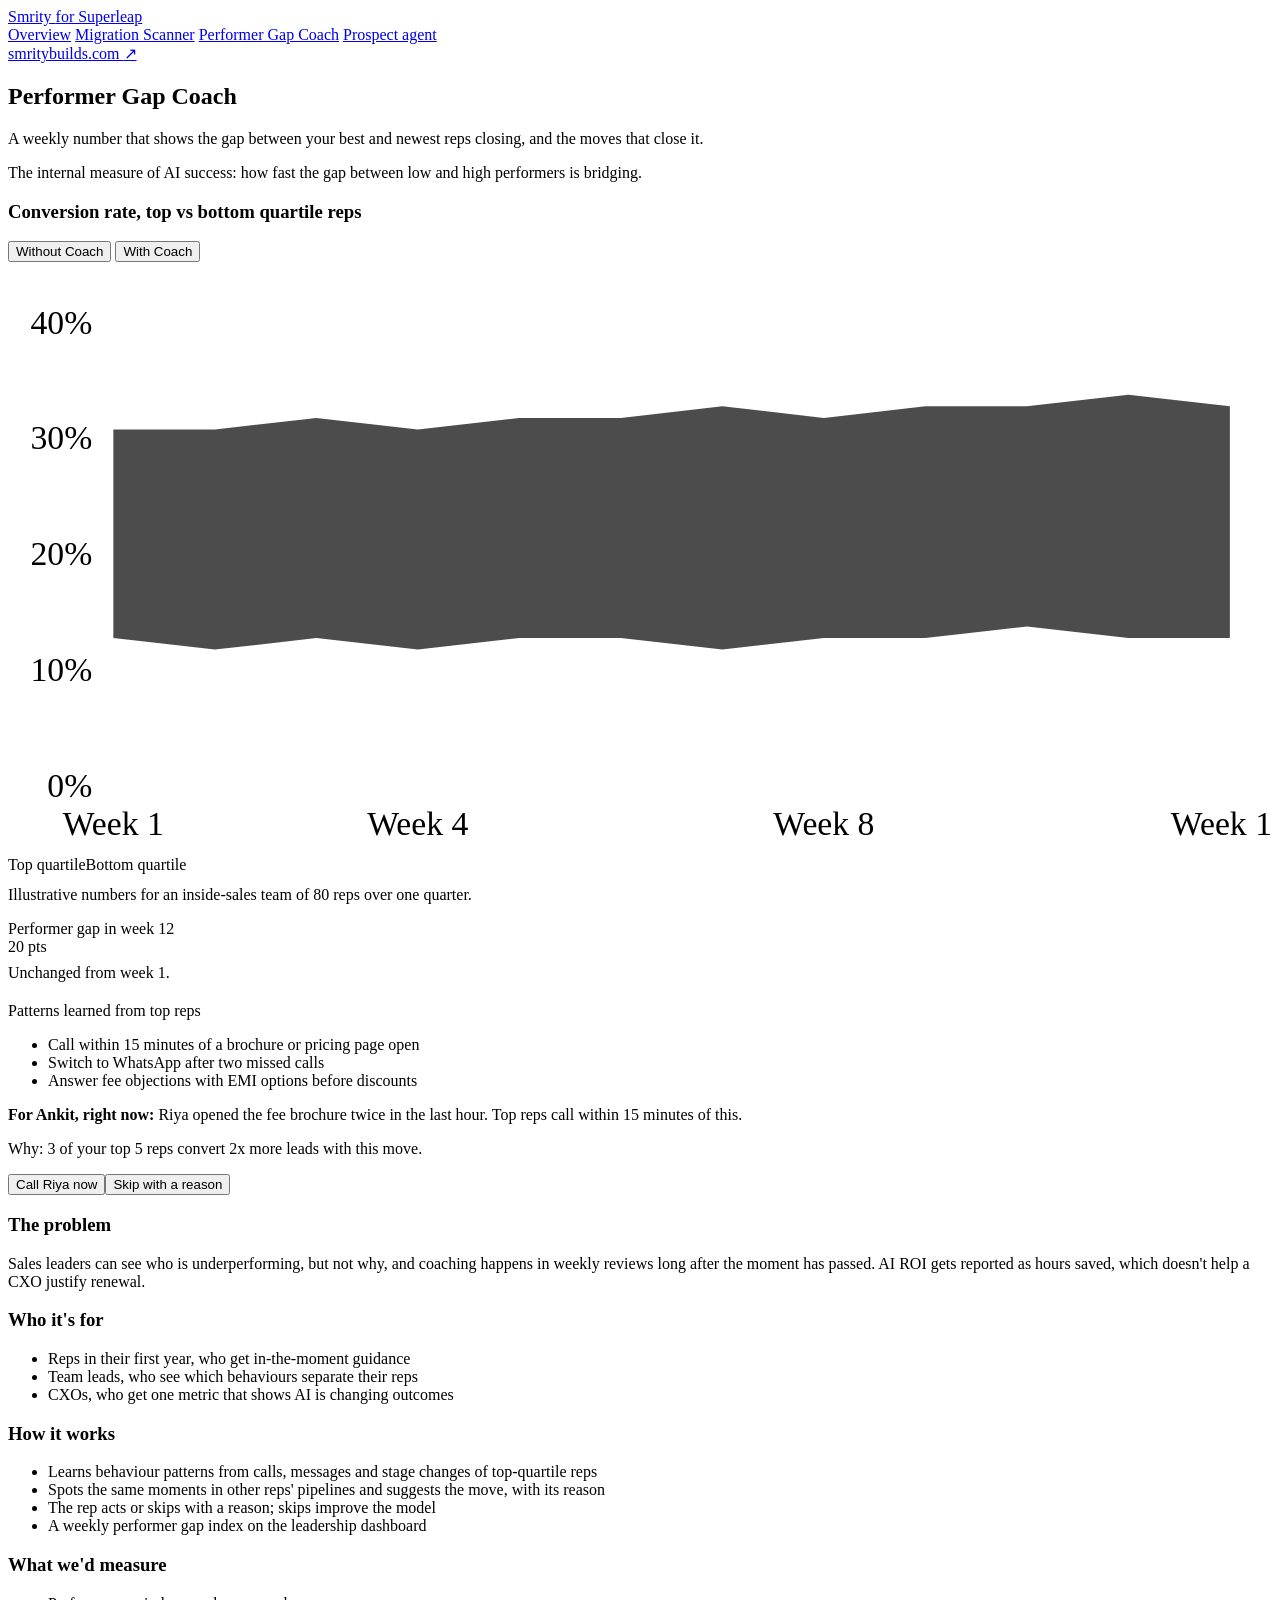
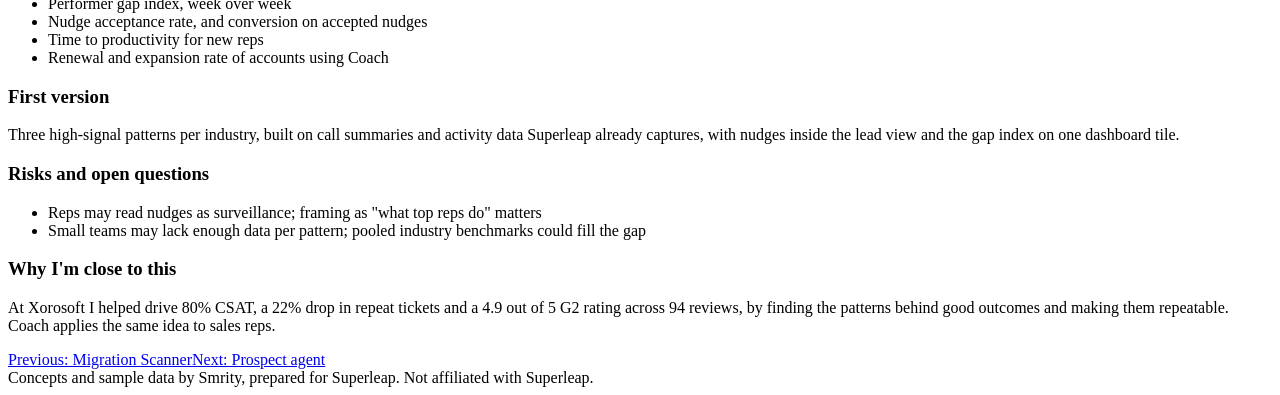
==== coach/index.html @ ee57f579 "Rename coach.html to coach/index.html" ====
<!DOCTYPE html>
<html lang="en">
<head>
<meta charset="utf-8">
<meta name="viewport" content="width=device-width, initial-scale=1, viewport-fit=cover">
<title>Performer Gap Coach, a concept for Superleap by Smrity</title>
<meta name="description" content="A weekly number that shows the gap between best and newest reps closing, and the moves that close it.">
<link rel="icon" href="data:image/svg+xml,<svg xmlns='http://www.w3.org/2000/svg' viewBox='0 0 32 32'><clipPath id='r'><rect width='32' height='32' rx='7'/></clipPath><g clip-path='url(%23r)'><rect width='32' height='32' fill='%23111111'/><path d='M0 32 A32 32 0 0 1 32 0 L32 32Z' fill='%2319C584'/><circle cx='22' cy='21.5' r='5.7' fill='%23ffffff'/></g></svg>">
<link rel="preconnect" href="https://fonts.googleapis.com">
<link rel="preconnect" href="https://fonts.gstatic.com" crossorigin>
<link href="https://fonts.googleapis.com/css2?family=Bricolage+Grotesque:opsz,wght@12..96,400;12..96,500;12..96,700&family=Source+Serif+4:ital,opsz,wght@0,8..60,400;0,8..60,600;1,8..60,400&display=swap" rel="stylesheet">
<link rel="stylesheet" href="styles.css">
</head>
<body>
<header class="top">
  <div class="top-inner">
    <a class="brand" href="index.html">Smrity <span>for Superleap</span></a>
    <nav class="nav" aria-label="Pages">
      <a href="index.html">Overview</a>
      <a href="scanner.html">Migration Scanner</a>
      <a href="coach.html" aria-current="page">Performer Gap Coach</a>
      <a href="prospect.html">Prospect agent</a>
    </nav>
      <a class="port-link" href="https://smritybuilds.com" target="_blank" rel="noopener">smritybuilds.com <span aria-hidden="true">&#8599;</span></a>
  </div>
</header>

<main>

<section class="page" id="coach">
  <div class="spec-head">
    <div>
      <h2>Performer Gap Coach</h2>
      <p class="lede" style="margin-top:16px">A weekly number that shows the gap between your best and newest reps closing, and the moves that close it.</p>
    </div>
    <div class="quote">The internal measure of AI success: how fast the gap between low and high performers is bridging.</div>
  </div>

  <div class="demo">
    <div class="demo-bar">
      <h3>Conversion rate, top vs bottom quartile reps</h3>
      <div class="toggle" role="group" aria-label="Compare">
        <button id="tWithout" aria-pressed="true">Without Coach</button>
        <button id="tWith" aria-pressed="false">With Coach</button>
      </div>
    </div>
    <div class="coach-wrap">
      <div>
        <div class="chartbox"><svg class="chart" id="chart" viewBox="0 0 600 280" width="100%" role="img" aria-label="Line chart of conversion rate over 12 weeks for top and bottom quartile reps"></svg></div>
        <div class="legend"><span><i style="background:var(--teal)"></i>Top quartile</span><span><i style="background:var(--amber)"></i>Bottom quartile</span></div>
        <p class="sample" style="margin-top:12px">Illustrative numbers for an inside-sales team of 80 reps over one quarter.</p>
      </div>
      <div>
        <div class="muted small">Performer gap in week 12</div>
        <div class="gapnum" id="gapnum">20 pts</div>
        <p class="small muted" id="gapnote" style="margin-top:8px">Unchanged from week 1.</p>
        <div class="muted small" style="margin-top:20px">Patterns learned from top reps</div>
        <ul class="patterns">
          <li>Call within 15 minutes of a brochure or pricing page open</li>
          <li>Switch to WhatsApp after two missed calls</li>
          <li>Answer fee objections with EMI options before discounts</li>
        </ul>
        <div class="nudge" id="nudge">
          <p><b>For Ankit, right now:</b> Riya opened the fee brochure twice in the last hour. Top reps call within 15 minutes of this.</p>
          <p class="why">Why: 3 of your top 5 reps convert 2x more leads with this move.</p>
          <button class="rowbtn" id="nAct">Call Riya now</button><button class="rowbtn" id="nSkip">Skip with a reason</button>
        </div>
      </div>
    </div>
  </div>

  <div class="spec-grid">
    <div><h3>The problem</h3><p>Sales leaders can see who is underperforming, but not why, and coaching happens in weekly reviews long after the moment has passed. AI ROI gets reported as hours saved, which doesn't help a CXO justify renewal.</p></div>
    <div><h3>Who it's for</h3><ul><li>Reps in their first year, who get in-the-moment guidance</li><li>Team leads, who see which behaviours separate their reps</li><li>CXOs, who get one metric that shows AI is changing outcomes</li></ul></div>
    <div><h3>How it works</h3><ul><li>Learns behaviour patterns from calls, messages and stage changes of top-quartile reps</li><li>Spots the same moments in other reps' pipelines and suggests the move, with its reason</li><li>The rep acts or skips with a reason; skips improve the model</li><li>A weekly performer gap index on the leadership dashboard</li></ul></div>
    <div><h3>What we'd measure</h3><ul><li>Performer gap index, week over week</li><li>Nudge acceptance rate, and conversion on accepted nudges</li><li>Time to productivity for new reps</li><li>Renewal and expansion rate of accounts using Coach</li></ul></div>
    <div><h3>First version</h3><p>Three high-signal patterns per industry, built on call summaries and activity data Superleap already captures, with nudges inside the lead view and the gap index on one dashboard tile.</p></div>
    <div><h3>Risks and open questions</h3><ul><li>Reps may read nudges as surveillance; framing as "what top reps do" matters</li><li>Small teams may lack enough data per pattern; pooled industry benchmarks could fill the gap</li></ul></div>
    <div class="wide"><h3>Why I'm close to this</h3><p>At Xorosoft I helped drive 80% CSAT, a 22% drop in repeat tickets and a 4.9 out of 5 G2 rating across 94 reviews, by finding the patterns behind good outcomes and making them repeatable. Coach applies the same idea to sales reps.</p></div>
  </div>
  <div class="next"><a href="scanner.html">Previous: Migration Scanner</a><a href="prospect.html">Next: Prospect agent</a></div>
</section>

</main>
<footer>Concepts and sample data by Smrity, prepared for Superleap. Not affiliated with Superleap.</footer>

<script>
(function(){
  var reduce = window.matchMedia && window.matchMedia('(prefers-reduced-motion: reduce)').matches;
  var NS = 'http://www.w3.org/2000/svg';
  function el(name, attrs){ var e = document.createElementNS(NS,name); for(var k in attrs) e.setAttribute(k, attrs[k]); return e; }
  /* coach chart */
  var svg = document.getElementById('chart');
  var top = [31,31,32,31,32,32,33,32,33,33,34,33];
  var without = [13,12,13,12,13,13,12,13,13,14,13,13];
  var withC = [13,14,15,15,17,18,19,20,21,22,23,24];
  var X = function(i){ return 50 + i*(530/11); };
  var Y = function(v){ return 250 - v/40*220; };
  [0,10,20,30,40].forEach(function(v){
    svg.appendChild(el('line',{x1:50,x2:580,y1:Y(v),y2:Y(v),stroke:'var(--line)','stroke-width':1}));
    var t = el('text',{x:40,y:Y(v)+4,'text-anchor':'end'}); t.textContent = v + '%'; svg.appendChild(t);
  });
  [0,3,7,11].forEach(function(i){ var t = el('text',{x:X(i),y:272,'text-anchor':'middle'}); t.textContent = 'Week ' + (i+1); svg.appendChild(t); });
  function pts(arr){ return arr.map(function(v,i){ return X(i) + ',' + Y(v); }).join(' '); }
  var gapArea = el('polygon',{fill:'var(--amber-bg)',opacity:0.7});
  svg.appendChild(gapArea);
  svg.appendChild(el('polyline',{points:pts(top),fill:'none',stroke:'var(--teal)','stroke-width':3,'stroke-linejoin':'round'}));
  var bottomLine = el('polyline',{fill:'none',stroke:'var(--amber)','stroke-width':3,'stroke-linejoin':'round'});
  svg.appendChild(bottomLine);
  var cur = without.slice();
  function drawBottom(arr){
    bottomLine.setAttribute('points', pts(arr));
    var poly = top.map(function(v,i){ return X(i)+','+Y(v); }).concat(arr.slice().reverse().map(function(v,j){ return X(arr.length-1-j)+','+Y(v); }));
    gapArea.setAttribute('points', poly.join(' '));
    var gap = Math.round(top[11]-arr[11]);
    document.getElementById('gapnum').textContent = gap + ' pts';
  }
  drawBottom(cur);
  function morph(target, note){
    var from = cur.slice(), t0 = performance.now();
    function step(t){
      var k = reduce ? 1 : Math.min(1,(t-t0)/800);
      var e = k<.5 ? 2*k*k : 1-Math.pow(-2*k+2,2)/2;
      cur = from.map(function(v,i){ return v + (target[i]-v)*e; });
      drawBottom(cur);
      if(k<1) requestAnimationFrame(step);
    }
    requestAnimationFrame(step);
    document.getElementById('gapnote').textContent = note;
  }
  var tW = document.getElementById('tWith'), tWo = document.getElementById('tWithout');
  tW.addEventListener('click', function(){ tW.setAttribute('aria-pressed','true'); tWo.setAttribute('aria-pressed','false'); morph(withC,'Down from 18 pts in week 1, as bottom-quartile reps adopt top-rep moves.'); });
  tWo.addEventListener('click', function(){ tWo.setAttribute('aria-pressed','true'); tW.setAttribute('aria-pressed','false'); morph(without,'Unchanged from week 1.'); });
  var nudge = document.getElementById('nudge');
  document.getElementById('nAct').addEventListener('click', function(){
    nudge.innerHTML = '<p><b>Call started with Riya.</b> Coach logged the move, so Ankit\'s pattern score and the team gap index update tonight.</p>';
  });
  document.getElementById('nSkip').addEventListener('click', function(){
    nudge.innerHTML = '<p><b>Skipped:</b> "Riya asked to be called after 6 pm." Coach will remind Ankit at 6 pm and learn that stated call times outrank speed.</p>';
  });

})();
</script>
</body>
</html>
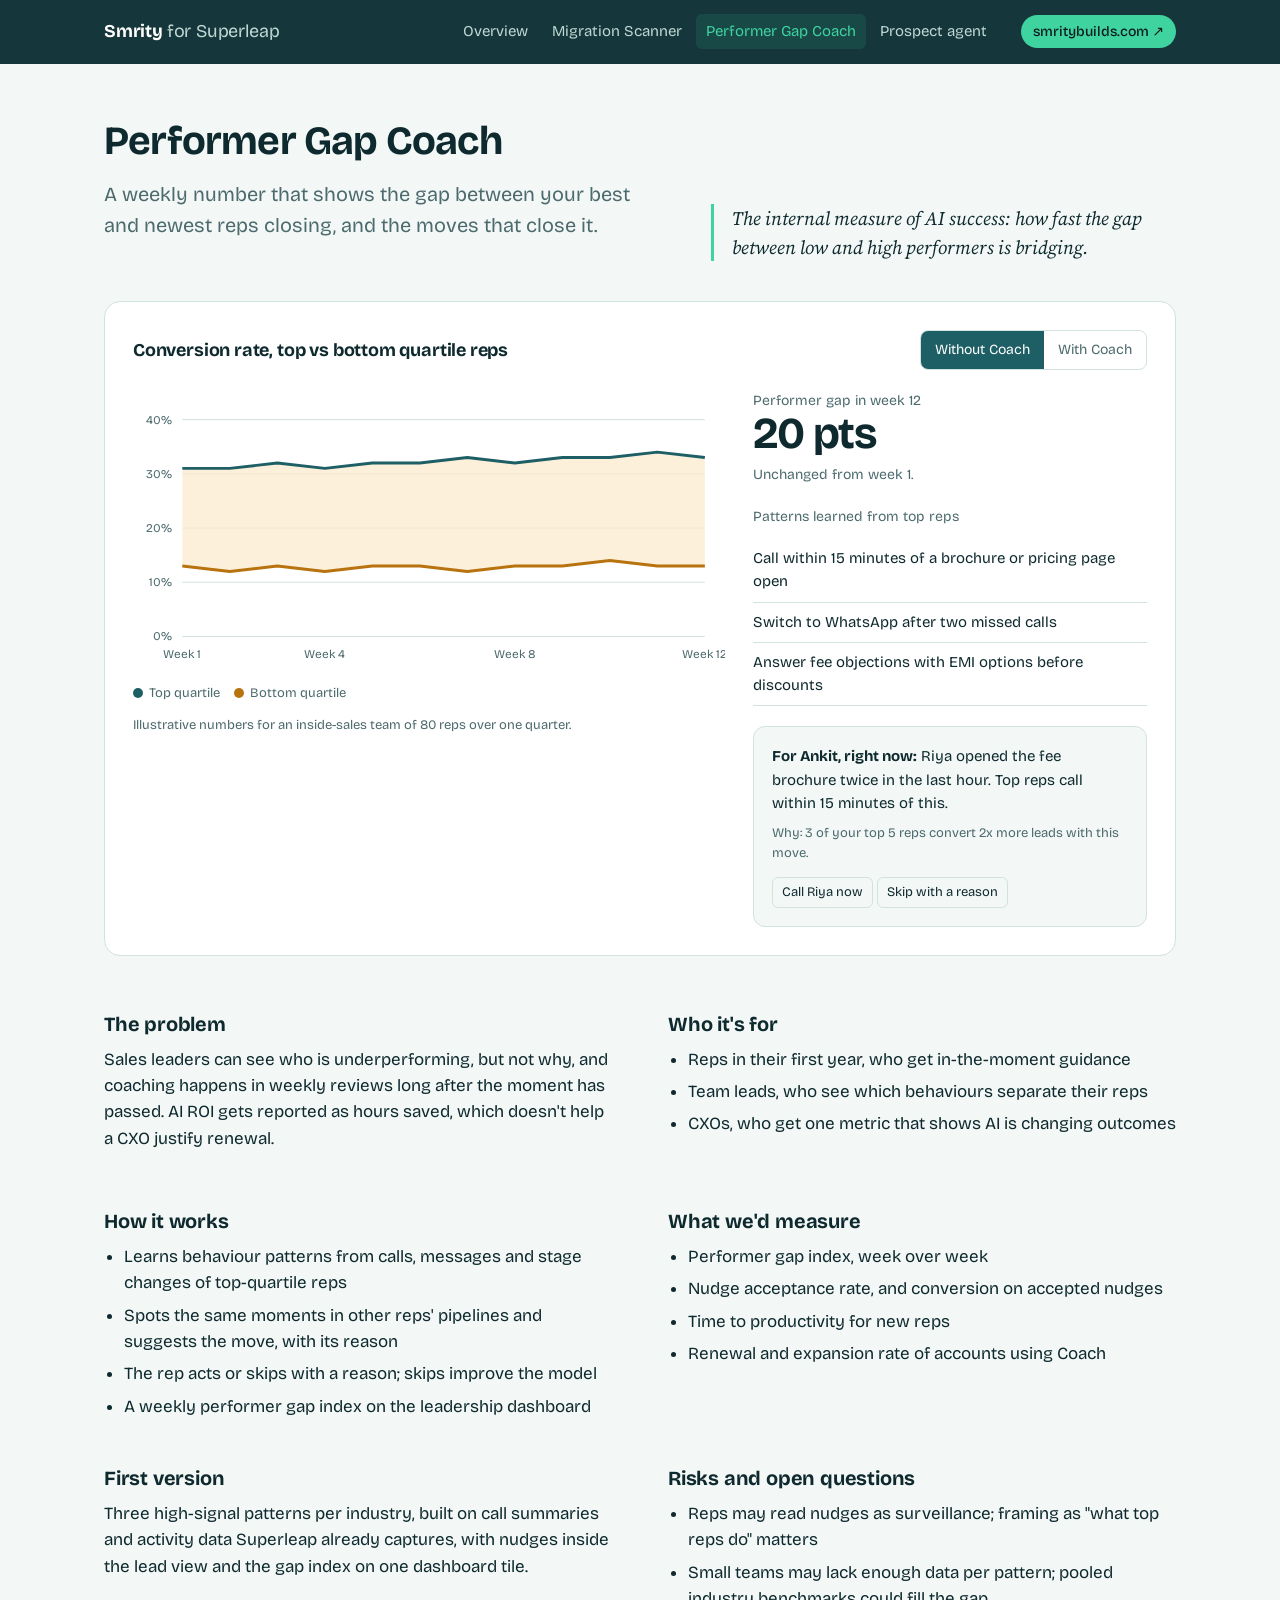
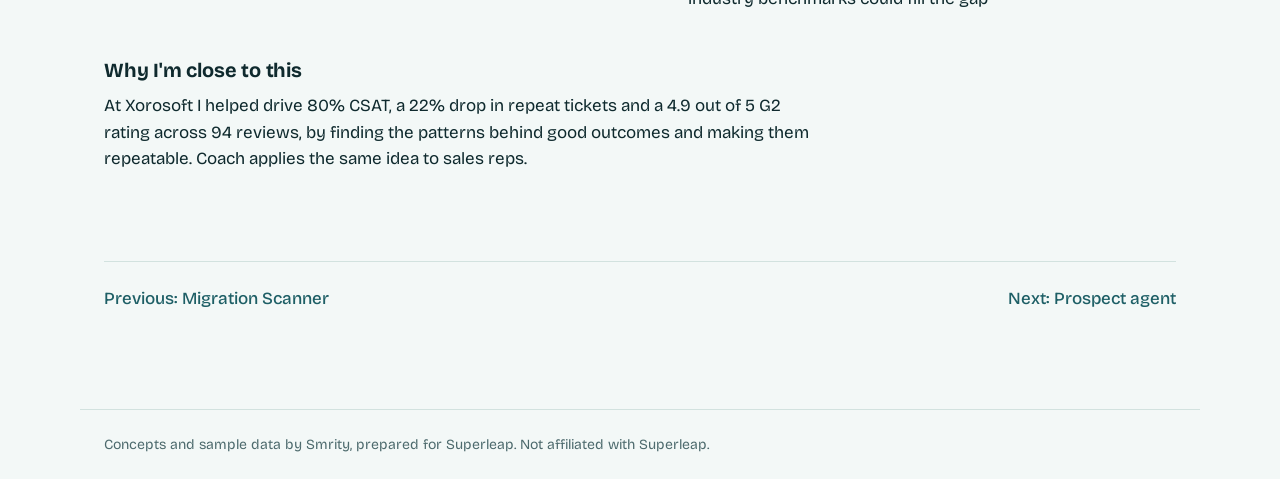
==== commit ba6605b6: "Update index.html" ====
--- a/coach/index.html
+++ b/coach/index.html
@@ -9,19 +9,19 @@
 <link rel="preconnect" href="https://fonts.googleapis.com">
 <link rel="preconnect" href="https://fonts.gstatic.com" crossorigin>
 <link href="https://fonts.googleapis.com/css2?family=Bricolage+Grotesque:opsz,wght@12..96,400;12..96,500;12..96,700&family=Source+Serif+4:ital,opsz,wght@0,8..60,400;0,8..60,600;1,8..60,400&display=swap" rel="stylesheet">
-<link rel="stylesheet" href="styles.css">
+<link rel="stylesheet" href="/styles.css">
 </head>
 <body>
 <header class="top">
   <div class="top-inner">
-    <a class="brand" href="index.html">Smrity <span>for Superleap</span></a>
+    <a class="brand" href="/">Smrity <span>for Superleap</span></a>
     <nav class="nav" aria-label="Pages">
-      <a href="index.html">Overview</a>
-      <a href="scanner.html">Migration Scanner</a>
-      <a href="coach.html" aria-current="page">Performer Gap Coach</a>
-      <a href="prospect.html">Prospect agent</a>
+      <a href="/">Overview</a>
+      <a href="/scanner/">Migration Scanner</a>
+      <a href="/coach.html" aria-current="page">Performer Gap Coach</a>
+      <a href="/prospect.html">Prospect agent</a>
     </nav>
-      <a class="port-link" href="https://smritybuilds.com" target="_blank" rel="noopener">smritybuilds.com <span aria-hidden="true">&#8599;</span></a>
+    <a class="port-link" href="https://smritybuilds.com" target="_blank" rel="noopener">smritybuilds.com <span aria-hidden="true">&#8599;</span></a>
   </div>
 </header>
 
@@ -78,7 +78,7 @@
     <div><h3>Risks and open questions</h3><ul><li>Reps may read nudges as surveillance; framing as "what top reps do" matters</li><li>Small teams may lack enough data per pattern; pooled industry benchmarks could fill the gap</li></ul></div>
     <div class="wide"><h3>Why I'm close to this</h3><p>At Xorosoft I helped drive 80% CSAT, a 22% drop in repeat tickets and a 4.9 out of 5 G2 rating across 94 reviews, by finding the patterns behind good outcomes and making them repeatable. Coach applies the same idea to sales reps.</p></div>
   </div>
-  <div class="next"><a href="scanner.html">Previous: Migration Scanner</a><a href="prospect.html">Next: Prospect agent</a></div>
+  <div class="next"><a href="/scanner/">Previous: Migration Scanner</a><a href="/prospect.html">Next: Prospect agent</a></div>
 </section>
 
 </main>
--- a/styles.css
+++ b/styles.css
@@ -0,0 +1,437 @@
+/* Shared styles for superleap.smritybuilds.com */
+:root{
+  --bg:#F3F8F7;--surface:#FFFFFF;--ink:#0F2A2E;--muted:#4D6A6D;--line:#D2E2DF;
+  --teal:#1E5F66;--teal-ink:#113F44;--teal-bg:#D4F2E6;
+  --deep:#15363A;--mint:#3FD3A0;--on-deep:#BFD8D4;
+  --amber:#B8730F;--amber-ink:#6E4306;--amber-bg:#FBEACB;
+  --red:#B4433A;--red-ink:#7A241D;--red-bg:#F7DCD8;
+  --sans:"Bricolage Grotesque",ui-sans-serif,system-ui,-apple-system,"Segoe UI",sans-serif;
+  --serif:"Source Serif 4",Georgia,"Times New Roman",serif;
+  box-sizing:border-box;
+  padding-top:env(safe-area-inset-top,0px);
+  padding-bottom:env(safe-area-inset-bottom,0px);
+}
+@media (prefers-color-scheme:dark){
+  :root:not([data-theme="light"]){
+    --bg:#0D1C1E;--surface:#132729;--ink:#E4F0EE;--muted:#98B3B0;--line:#24403F;
+    --teal:#4FD6A8;--teal-ink:#C6F2E3;--teal-bg:#173D37;
+    --deep:#0A1A1C;--mint:#4FD6A8;--on-deep:#A9C6C2;
+    --amber:#E8A84A;--amber-ink:#F6D9A8;--amber-bg:#3A2B12;
+    --red:#E8857B;--red-ink:#F6C9C3;--red-bg:#3D1F1B;
+  }
+}
+:root[data-theme="dark"]{
+  --bg:#0D1C1E;--surface:#132729;--ink:#E4F0EE;--muted:#98B3B0;--line:#24403F;
+  --teal:#4FD6A8;--teal-ink:#C6F2E3;--teal-bg:#173D37;
+  --deep:#0A1A1C;--mint:#4FD6A8;--on-deep:#A9C6C2;
+  --amber:#E8A84A;--amber-ink:#F6D9A8;--amber-bg:#3A2B12;
+  --red:#E8857B;--red-ink:#F6C9C3;--red-bg:#3D1F1B;
+}
+*,*::before,*::after{box-sizing:inherit}
+html{scroll-padding-top:80px;scroll-behavior:smooth}
+@media (prefers-reduced-motion:reduce){html{scroll-behavior:auto}}
+body{margin:0;background:var(--bg);color:var(--ink);font-family:var(--sans);font-size:17px;line-height:1.55}
+a{color:var(--teal)}
+img{max-width:100%}
+button{font:inherit;cursor:pointer}
+:focus-visible{outline:2px solid var(--teal);outline-offset:3px;border-radius:4px}
+
+/* header and nav */
+.top{position:sticky;top:env(safe-area-inset-top,0px);z-index:10;background:var(--deep);border-bottom:1px solid var(--deep)}
+.top-inner{max-width:1120px;margin:0 auto;padding:14px 24px;display:flex;align-items:center;gap:24px;flex-wrap:wrap}
+.brand{font-weight:700;font-size:18px;letter-spacing:-0.01em;color:#fff;text-decoration:none;margin-right:auto}
+.brand span{font-weight:400;color:var(--on-deep)}
+.nav{display:flex;gap:4px;flex-wrap:wrap}
+.nav a{color:var(--on-deep);text-decoration:none;font-size:15px;padding:6px 10px;border-radius:6px}
+.nav a:hover{color:#fff;background:rgba(255,255,255,.08)}
+.nav a[aria-current="page"]{color:var(--mint);background:rgba(63,211,160,.12)}
+
+main{max-width:1120px;margin:0 auto;padding:0 24px 96px}
+section.page{padding-top:56px}
+
+h1,h2,h3{margin:0;font-weight:700;letter-spacing:-0.02em;line-height:1.08}
+h1{font-size:clamp(40px,6.4vw,76px);max-width:14ch}
+h2{font-size:clamp(28px,3.4vw,40px);max-width:22ch}
+h3{font-size:20px;letter-spacing:-0.01em;line-height:1.25}
+p{margin:0 0 1em;max-width:66ch}
+.lede{font-size:20px;color:var(--muted);max-width:56ch}
+.muted{color:var(--muted)}
+.small{font-size:14px}
+.kicker{font-size:13px;font-weight:500;letter-spacing:.08em;text-transform:uppercase;color:var(--teal);margin:0 0 10px}
+
+/* buttons */
+.btn{display:inline-block;border:1px solid var(--teal);background:var(--teal);color:#fff;padding:11px 18px;border-radius:8px;text-decoration:none;font-weight:500;font-size:16px}
+.btn.ghost{background:transparent;color:var(--teal-ink);border-color:var(--line)}
+.btn:hover{filter:brightness(1.08)}
+.btn[disabled]{opacity:.5;cursor:default}
+@media (prefers-color-scheme:dark){:root:not([data-theme="light"]) .btn:not(.ghost){color:#0D1C1E}}
+:root[data-theme="dark"] .btn:not(.ghost){color:#0D1C1E}
+
+/* overview: hero */
+.hero{display:grid;grid-template-columns:1.05fr 1fr;gap:48px;align-items:center}
+.hero .lede{margin-top:24px}
+.hero-actions{display:flex;gap:12px;margin-top:28px;flex-wrap:wrap}
+.flow{position:relative;height:420px;border:1px solid var(--line);border-radius:16px;background:var(--surface);overflow:hidden}
+.flow-src{position:absolute;left:18px;top:18px;bottom:18px;width:150px;border-right:1px dashed var(--line)}
+.flow-src b{display:block;font-size:13px;font-weight:500;color:var(--muted)}
+.lanes{position:absolute;right:18px;top:18px;bottom:18px;left:200px;display:grid;grid-template-rows:repeat(3,1fr);gap:10px}
+.lane{border-radius:10px;padding:10px 12px;display:flex;flex-direction:column;gap:6px;overflow:hidden}
+.lane b{font-size:13px;font-weight:500}
+.lane.auto{background:var(--teal-bg);color:var(--teal-ink)}
+.lane.review{background:var(--amber-bg);color:var(--amber-ink)}
+.lane.anom{background:var(--red-bg);color:var(--red-ink)}
+.lane .slot{font-size:12px;opacity:.9;white-space:nowrap;overflow:hidden;text-overflow:ellipsis}
+.chip{position:absolute;left:24px;font-size:12px;padding:5px 9px;border-radius:999px;background:var(--bg);border:1px solid var(--line);color:var(--ink);white-space:nowrap;transition:transform 1.4s cubic-bezier(.6,.05,.3,1),opacity .4s;max-width:180px;overflow:hidden;text-overflow:ellipsis}
+
+/* overview: blocks */
+.block{margin-top:96px}
+.block > h2{margin-bottom:12px}
+.block > .lede{margin-bottom:0}
+.intro{display:grid;grid-template-columns:1fr 1fr;gap:56px;align-items:start}
+.stats{display:grid;grid-template-columns:repeat(2,1fr);gap:0;border-top:1px solid var(--line)}
+.stats div{padding:20px 0;border-bottom:1px solid var(--line)}
+.stats div:nth-child(odd){padding-right:16px}
+.stats b{display:block;font-size:34px;letter-spacing:-0.02em;line-height:1.1}
+.stats span{font-size:14px;color:var(--muted)}
+.video{margin-top:28px;display:grid;grid-template-columns:1.5fr 1fr;gap:40px;align-items:center}
+.video-frame{position:relative;aspect-ratio:16/9;border-radius:16px;overflow:hidden;border:1px solid var(--line);background:var(--deep)}
+.video-frame iframe{position:absolute;inset:0;width:100%;height:100%;border:0}
+.video-notes ol{margin:12px 0 0;padding-left:20px}
+.video-notes li{margin-bottom:8px}
+
+/* overview: four ideas */
+.journey-list{list-style:none;margin:32px 0 0;padding:0;counter-reset:j}
+.journey-list li{display:grid;grid-template-columns:56px 1fr 1fr;gap:24px;padding:28px 0;border-top:1px solid var(--line);counter-increment:j}
+.journey-list li::before{content:counter(j);font-size:40px;font-weight:700;color:var(--mint);line-height:1;-webkit-text-stroke:1px var(--teal)}
+.quote{font-family:var(--serif);font-style:italic;font-size:19px;line-height:1.5;color:var(--ink)}
+.quote small{display:block;font-style:normal;font-family:var(--sans);font-size:14px;color:var(--muted);margin-top:6px}
+.journey-list h3 a{color:var(--ink);text-decoration-color:var(--teal);text-underline-offset:4px}
+.mywork{font-size:15px;border-left:3px solid var(--mint);padding:2px 0 2px 12px;margin:10px 0 0}
+.mywork b{font-weight:500}
+
+/* overview: vision and comparison */
+.vision{display:grid;grid-template-columns:repeat(3,1fr);gap:16px;margin-top:28px}
+.vcard{background:var(--surface);border:1px solid var(--line);border-radius:14px;padding:22px}
+.vcard h3{margin-bottom:10px}
+.vcard p{font-size:15px;margin:0}
+.vcard .src{display:block;margin-top:12px;font-size:13px;color:var(--muted)}
+.compare{width:100%;border-collapse:collapse;margin-top:28px;font-size:15px;background:var(--surface);border:1px solid var(--line);border-radius:14px;overflow:hidden}
+.compare th,.compare td{text-align:left;padding:14px 16px;border-bottom:1px solid var(--line);vertical-align:top}
+.compare thead th{font-size:13px;font-weight:500;color:var(--muted);background:var(--bg)}
+.compare tbody th{font-weight:500;width:18%}
+.compare td.old{color:var(--muted)}
+.compare td.new{color:var(--ink)}
+.compare tr:last-child th,.compare tr:last-child td{border-bottom:0}
+.compare a{white-space:nowrap}
+.tablebox{overflow-x:auto}
+.whyme{margin-top:96px;background:var(--deep);color:#E4F0EE;border-radius:20px;padding:44px}
+.whyme h2{color:#fff}
+.whyme p{color:var(--on-deep);font-size:18px;max-width:62ch;margin-top:14px}
+.whyme .btn{background:var(--mint);border-color:var(--mint);color:#0D1C1E}
+
+/* spec pages */
+.spec-head{display:grid;grid-template-columns:1.2fr 1fr;gap:48px;align-items:end;margin-bottom:40px}
+.spec-head .quote{border-left:3px solid var(--mint);padding-left:18px}
+.demo{background:var(--surface);border:1px solid var(--line);border-radius:16px;padding:28px}
+.demo-bar{display:flex;justify-content:space-between;align-items:center;gap:16px;flex-wrap:wrap;margin-bottom:20px}
+.demo-bar h3{font-size:18px}
+.sample{font-size:13px;color:var(--muted)}
+.spec-grid{display:grid;grid-template-columns:repeat(2,1fr);gap:40px 56px;margin-top:56px}
+.spec-grid h3{margin-bottom:10px}
+.spec-grid ul{margin:0;padding-left:20px}
+.spec-grid li{margin-bottom:6px}
+.spec-grid .wide{grid-column:1/-1}
+.pill{display:inline-block;font-size:12px;font-weight:500;padding:3px 9px;border-radius:999px;white-space:nowrap}
+.pill.auto{background:var(--teal-bg);color:var(--teal-ink)}
+.pill.review{background:var(--amber-bg);color:var(--amber-ink)}
+.pill.anom{background:var(--red-bg);color:var(--red-ink)}
+.pill.done{background:var(--teal-bg);color:var(--teal-ink)}
+.rowbtn{border:1px solid var(--line);background:var(--bg);color:var(--ink);font-size:13px;padding:4px 9px;border-radius:6px;margin-top:6px;margin-right:4px}
+.rowbtn:hover{border-color:var(--teal)}
+.legend{display:flex;gap:14px;flex-wrap:wrap;font-size:13px;color:var(--muted);margin-top:8px}
+.legend span{display:inline-flex;align-items:center;gap:6px}
+.legend i{width:10px;height:10px;border-radius:50%;display:inline-block}
+.next{display:flex;justify-content:space-between;gap:16px;margin-top:72px;padding-top:24px;border-top:1px solid var(--line);flex-wrap:wrap}
+.next a{text-decoration:none;font-weight:500}
+
+/* coach */
+.coach-wrap{display:grid;grid-template-columns:1.5fr 1fr;gap:28px}
+.toggle{display:inline-flex;border:1px solid var(--line);border-radius:8px;overflow:hidden}
+.toggle button{border:0;background:transparent;color:var(--muted);padding:8px 14px;font-size:14px}
+.toggle button[aria-pressed="true"]{background:var(--teal);color:#fff}
+.chartbox{overflow-x:auto}
+.chart text{font-family:var(--sans);font-size:12px;fill:var(--muted)}
+.gapnum{font-size:44px;font-weight:700;letter-spacing:-0.03em;line-height:1}
+.nudge{border:1px solid var(--line);border-radius:12px;padding:18px;margin-top:20px;background:var(--bg)}
+.nudge p{font-size:15px;margin-bottom:8px}
+.nudge .why{font-size:13px;color:var(--muted)}
+.patterns{list-style:none;padding:0;margin:12px 0 0;font-size:15px}
+.patterns li{padding:8px 0;border-bottom:1px solid var(--line)}
+
+/* prospect */
+.pro-wrap{display:grid;grid-template-columns:1.35fr 1fr;gap:28px}
+.matrix text{font-family:var(--sans);font-size:12px;fill:var(--muted)}
+.matrix .dot{cursor:pointer}
+.slider{display:flex;flex-direction:column;gap:6px;margin:4px 0 18px}
+.slider label{font-size:14px;color:var(--muted)}
+.slider input{width:100%;accent-color:var(--teal)}
+.lanecols{display:grid;grid-template-columns:repeat(3,1fr);gap:12px;margin-top:20px}
+.lanecol{border-radius:10px;padding:12px;font-size:13px;min-height:120px}
+.lanecol h4{margin:0 0 8px;font-size:14px;font-weight:500}
+.lanecol button{display:block;width:100%;text-align:left;border:0;background:transparent;color:inherit;padding:4px 0;font-size:13px;line-height:1.35}
+.lanecol button:hover{text-decoration:underline}
+.lanecol.auto{background:var(--teal-bg);color:var(--teal-ink)}
+.lanecol.review{background:var(--amber-bg);color:var(--amber-ink)}
+.lanecol.anom{background:var(--red-bg);color:var(--red-ink)}
+.detail{border:1px solid var(--line);border-radius:12px;padding:18px;background:var(--bg)}
+.detail h4{margin:8px 0 6px;font-size:16px}
+.detail p{font-size:15px}
+
+/* migration scanner (sc- prefix keeps it separate from site styles) */
+.sc-lock{display:inline-flex;align-items:center;gap:6px;font-size:13px;font-weight:500;color:var(--teal-ink);background:var(--teal-bg);padding:5px 11px;border-radius:999px}
+.sc-load{display:grid;grid-template-columns:1.3fr 1fr;gap:24px}
+.sc-drop{display:block;border:2px dashed var(--line);background:var(--bg);border-radius:12px;padding:34px 18px;text-align:center;cursor:pointer;transition:border-color .15s,background .15s}
+.sc-drop:hover,.sc-drop.over{border-color:var(--teal);background:var(--teal-bg)}
+.sc-drop strong{display:block;font-size:17px;font-weight:500;margin:10px 0 4px}
+.sc-drop span{color:var(--muted);font-size:14px}
+.sc-drop svg{stroke:var(--teal)}
+.sc-samples h4{margin:0 0 4px;font-size:16px;font-weight:500}
+.sc-samples p{margin:0 0 12px;color:var(--muted);font-size:14px}
+.sc-sample{display:flex;align-items:center;justify-content:space-between;gap:10px;padding:10px 12px;border:1px solid var(--line);border-radius:10px;margin-bottom:8px;background:var(--surface)}
+.sc-sample b{font-size:15px;font-weight:500}
+.sc-sample small{display:block;color:var(--muted);font-size:13px}
+.sc-acts{display:flex;gap:8px;align-items:center;flex-shrink:0}
+.sc-btn{border:1px solid var(--line);background:var(--bg);color:var(--ink);font-size:13px;font-weight:500;padding:6px 11px;border-radius:7px}
+.sc-btn:hover{border-color:var(--teal);color:var(--teal-ink)}
+.sc-btn.primary{background:var(--teal);border-color:var(--teal);color:#fff}
+@media (prefers-color-scheme:dark){:root:not([data-theme="light"]) .sc-btn.primary{color:#0D1C1E}}
+.sc-link{background:none;border:0;padding:0;font-size:13px;color:var(--teal);text-decoration:underline}
+.sc-status{margin-top:18px;padding:14px 16px;border:1px solid var(--line);border-radius:12px;background:var(--bg);display:none;font-size:15px}
+.sc-status.show{display:block}
+.sc-status.error{color:var(--red-ink);background:var(--red-bg);border-color:var(--red-bg)}
+.sc-bar{height:6px;background:var(--line);border-radius:3px;overflow:hidden;margin-top:10px}
+.sc-bar i{display:block;height:100%;width:0;background:var(--mint);transition:width .2s}
+#results{display:none;margin-top:28px;padding-top:28px;border-top:1px solid var(--line)}
+#results.show{display:block}
+.sc-summary{display:grid;grid-template-columns:auto 1fr;gap:28px;align-items:center}
+.sc-ring{position:relative;width:150px;height:150px}
+.sc-ring svg{transform:rotate(-90deg)}
+.sc-ring .num{position:absolute;inset:0;display:grid;place-items:center;text-align:center}
+.sc-ring .num b{font-size:46px;font-weight:700;letter-spacing:-0.03em;line-height:1;display:block}
+.sc-ring .num small{color:var(--muted);font-size:12px}
+.sc-band{display:inline-block;font-size:13px;font-weight:500;padding:4px 11px;border-radius:999px;margin-bottom:10px}
+.sc-band.ready{background:var(--teal-bg);color:var(--teal-ink)}
+.sc-band.cleanup{background:var(--amber-bg);color:var(--amber-ink)}
+.sc-band.notready{background:var(--red-bg);color:var(--red-ink)}
+.sc-readout{font-size:18px;font-weight:500;margin:0 0 10px;max-width:none}
+.sc-action{color:var(--ink);font-size:15px;margin:0 0 14px;padding:10px 12px;background:var(--bg);border:1px solid var(--line);border-radius:10px;max-width:none}
+.sc-meta{display:flex;flex-wrap:wrap;gap:8px 18px;color:var(--muted);font-size:14px;align-items:center}
+.sc-meta b{color:var(--ink);font-weight:500}
+.sc-meta select{font:inherit;font-size:14px;padding:3px 8px;border-radius:7px;border:1px solid var(--line);background:var(--surface);color:var(--ink)}
+.sc-how{margin-top:12px}
+.sc-how summary{cursor:pointer;font-size:14px;font-weight:500;color:var(--teal);list-style:none;display:inline-flex;align-items:center;gap:6px}
+.sc-how summary::-webkit-details-marker{display:none}
+.sc-how summary::before{content:"+";display:inline-grid;place-items:center;width:18px;height:18px;border-radius:50%;background:var(--teal-bg);color:var(--teal-ink);font-size:13px}
+.sc-how[open] summary::before{content:"\2212"}
+.sc-how ol{margin:10px 0 0;padding-left:20px;font-size:14px;color:var(--muted)}
+.sc-how li{margin-bottom:6px}
+.sc-how li b{color:var(--ink);font-weight:500}
+.sc-how code{font-family:ui-monospace,SFMono-Regular,Menlo,monospace;font-size:13px;background:var(--bg);border:1px solid var(--line);padding:1px 5px;border-radius:4px;color:var(--ink)}
+.sc-how .bands{margin:6px 0 0;font-size:13px;color:var(--muted)}
+.sc-section{display:flex;align-items:end;justify-content:space-between;gap:12px;margin:36px 0 12px;flex-wrap:wrap}
+.sc-section h3{font-size:22px}
+.sc-section p{margin:4px 0 0;color:var(--muted);font-size:14px}
+.sc-exports{display:flex;gap:8px;flex-wrap:wrap}
+.sc-card{background:var(--bg);border:1px solid var(--line);border-radius:12px}
+.sc-issue{margin-bottom:10px;overflow:hidden}
+.sc-issue > button{all:unset;box-sizing:border-box;width:100%;cursor:pointer;display:grid;grid-template-columns:1fr auto;gap:14px;padding:16px 18px;align-items:center}
+.sc-issue > button:focus-visible{outline:2px solid var(--teal);outline-offset:-2px;border-radius:12px}
+.sc-t{display:flex;align-items:center;gap:10px;flex-wrap:wrap}
+.sc-t b{font-size:16px;font-weight:500}
+.sc-sev{font-size:11.5px;font-weight:500;padding:2px 8px;border-radius:999px;text-transform:uppercase;letter-spacing:.04em}
+.sc-sev.Blocker{color:var(--red-ink);background:var(--red-bg)}
+.sc-sev.High{color:var(--amber-ink);background:var(--amber-bg)}
+.sc-sev.Medium{color:var(--amber-ink);background:var(--amber-bg);opacity:.85}
+.sc-sev.Low,.sc-sev.Info{color:var(--muted);background:var(--surface);border:1px solid var(--line)}
+.sc-why{color:var(--muted);font-size:14px;margin:4px 0 0}
+.sc-count{text-align:right}
+.sc-count b{font-size:21px;display:block;line-height:1.1;font-weight:700}
+.sc-count small{color:var(--muted);font-size:12px}
+.sc-chev{transition:transform .2s;color:var(--muted)}
+.sc-issue.open .sc-chev{transform:rotate(180deg)}
+.sc-detail{display:none;border-top:1px solid var(--line);padding:14px 18px 18px;background:var(--surface)}
+.sc-issue.open .sc-detail{display:block}
+.sc-fix{font-size:14px;margin:0 0 12px;padding:10px 12px;border-left:3px solid var(--mint);background:var(--bg);border-radius:0 8px 8px 0;max-width:none}
+.sc-tbl{width:100%;border-collapse:collapse;font-size:14px}
+.sc-tbl th{text-align:left;color:var(--muted);font-weight:500;font-size:13px;padding:8px;border-bottom:1px solid var(--line)}
+.sc-tbl td{padding:8px;border-bottom:1px solid var(--line);vertical-align:top;word-break:break-word}
+.sc-tbl td.sc-v{font-family:ui-monospace,SFMono-Regular,Menlo,monospace;font-size:13px;color:var(--muted);max-width:280px}
+.sc-scroll{overflow-x:auto}
+.sc-more{color:var(--muted);font-size:13px;margin-top:8px}
+.sc-passed{padding:14px 18px;display:flex;flex-wrap:wrap;gap:8px}
+.sc-pill{font-size:13px;padding:4px 10px;border-radius:999px;background:var(--teal-bg);color:var(--teal-ink)}
+.sc-pill.na{background:var(--surface);color:var(--muted);border:1px solid var(--line)}
+.sc-owners{padding:4px 6px 10px;background:var(--surface)}
+.sc-tag{font-size:12px;font-weight:500;padding:2px 8px;border-radius:999px;background:var(--bg);color:var(--muted);border:1px solid var(--line)}
+.sc-tag.bad{background:var(--red-bg);color:var(--red-ink);border-color:var(--red-bg)}
+.sr{position:absolute;width:1px;height:1px;overflow:hidden;clip:rect(0 0 0 0)}
+
+footer{max-width:1120px;margin:0 auto;padding:24px;color:var(--muted);font-size:14px;border-top:1px solid var(--line)}
+
+@media (max-width:860px){
+  .hero,.spec-head,.coach-wrap,.pro-wrap,.intro,.video,.sc-load{grid-template-columns:1fr}
+  .vision{grid-template-columns:1fr}
+  .journey-list li{grid-template-columns:40px 1fr}
+  .journey-list li > div:last-child{grid-column:2}
+  .spec-grid{grid-template-columns:1fr}
+  .lanecols{grid-template-columns:1fr}
+  .flow{height:380px}
+  .flow-src{width:120px}
+  .lanes{left:150px}
+  .whyme{padding:28px}
+  .sc-summary{grid-template-columns:1fr;justify-items:start}
+}
+@media (prefers-reduced-motion:reduce){
+  .chip,.sc-bar i{transition:none}
+}
+
+/* ================= overview v2: animated product window ================= */
+body{overflow-x:clip}
+.app{height:440px;border:1px solid var(--line);border-radius:16px;background:var(--surface);overflow:hidden;display:flex;flex-direction:column;box-shadow:0 30px 60px -34px rgba(15,42,46,.45)}
+.app-bar{display:flex;align-items:center;gap:12px;padding:10px 14px;border-bottom:1px solid var(--line);font-size:13px;color:var(--muted)}
+.app-dots{display:inline-flex;gap:5px}
+.app-dots i{width:9px;height:9px;border-radius:50%;background:var(--line)}
+.app-title{font-family:ui-monospace,SFMono-Regular,Menlo,monospace;font-size:12px}
+.app-live{margin-left:auto;display:inline-flex;align-items:center;gap:6px;font-size:12px;font-weight:500;color:var(--teal-ink);background:var(--teal-bg);padding:3px 9px;border-radius:999px}
+.app-live i{width:7px;height:7px;border-radius:50%;background:var(--mint);animation:livepulse 1.6s ease-in-out infinite}
+@keyframes livepulse{0%,100%{opacity:1}50%{opacity:.25}}
+.app-tabs{display:grid;grid-template-columns:repeat(3,1fr);border-bottom:1px solid var(--line)}
+.app-tab{position:relative;border:0;background:transparent;color:var(--muted);font-size:13px;padding:11px 12px;text-align:left;line-height:1.25}
+.app-tab:hover{color:var(--ink)}
+.app-tab.is-on{color:var(--ink);font-weight:500}
+.app-tab .tab-prog{position:absolute;left:0;bottom:-1px;height:2px;width:0;background:var(--teal)}
+.app-stage{position:relative;flex:1;overflow:hidden}
+.scene{position:absolute;inset:0;padding:16px 18px;opacity:0;transform:translateX(28px);transition:opacity .45s ease,transform .45s ease;pointer-events:none;visibility:hidden}
+.scene.is-on{opacity:1;transform:none;pointer-events:auto;visibility:visible}
+.app-foot{border-top:1px solid var(--line);padding:9px 14px;font-size:12.5px;color:var(--muted);display:flex;gap:8px;align-items:center;min-height:38px}
+.foot-dot{width:6px;height:6px;border-radius:50%;background:var(--teal);flex-shrink:0}
+[data-step]{opacity:0;transform:translateY(10px);transition:opacity .35s ease,transform .35s ease}
+[data-step].show{opacity:1;transform:none}
+
+/* scene 1 */
+.mig{display:grid;grid-template-columns:1.45fr 1fr;gap:16px;height:100%;align-items:center}
+.mig-file{display:inline-flex;gap:7px;align-items:center;font-size:12.5px;font-weight:500;padding:5px 10px;border:1px solid var(--line);border-radius:8px;background:var(--bg);margin-bottom:8px}
+.mig-file small{color:var(--muted);font-weight:400}
+.mig-rows{list-style:none;margin:0;padding:0}
+.mig-row{display:flex;justify-content:space-between;align-items:center;gap:8px;font-size:12.5px;line-height:1.25;padding:6px 10px;border-radius:8px;background:var(--bg);margin-top:5px;transform:translateX(-14px)}
+.mig-row.show{transform:none}
+.mig-row small{display:block;color:var(--muted);font-size:11px}
+.tag{font-style:normal;font-size:11px;font-weight:500;padding:2px 8px;border-radius:999px;white-space:nowrap;opacity:0;transform:scale(.6);transition:opacity .25s,transform .25s,background .3s,color .3s}
+.tag.show{opacity:1;transform:none}
+.tag.flip{animation:tagflip .45s ease}
+@keyframes tagflip{0%{transform:rotateX(0)}50%{transform:rotateX(90deg)}100%{transform:rotateX(0)}}
+.tag.bad{background:var(--red-bg);color:var(--red-ink)}
+.tag.warn{background:var(--amber-bg);color:var(--amber-ink)}
+.tag.good{background:var(--teal-bg);color:var(--teal-ink)}
+.mig-score{position:relative;display:grid;justify-items:center;gap:4px}
+.mig-arc{transition:stroke-dashoffset .9s ease,stroke .4s}
+.mig-num{position:absolute;top:36px;font-size:38px;font-weight:700;letter-spacing:-0.03em;line-height:1}
+.mig-band{font-size:13px;font-weight:500;color:var(--muted)}
+
+/* scene 2 */
+.coachv{position:relative;height:100%;display:flex;flex-direction:column}
+.coachv-head{display:flex;justify-content:space-between;align-items:baseline;gap:8px;font-size:12.5px;color:var(--muted);flex-wrap:wrap}
+.coachv-gap b{font-size:30px;font-weight:700;color:var(--ink);letter-spacing:-0.03em}
+.coachv-chart{width:100%;flex:1;min-height:0;margin-top:6px}
+.cv-top,.cv-bot{stroke-dasharray:1;stroke-dashoffset:1;transition:stroke-dashoffset 2.2s ease}
+.cv-area{opacity:0;transition:opacity 1.6s ease}
+.coachv-legend{display:flex;gap:14px;font-size:12px;color:var(--muted);margin-top:4px}
+.coachv-legend span{display:inline-flex;align-items:center;gap:6px}
+.coachv-legend i{width:9px;height:9px;border-radius:50%}
+.toast{position:absolute;left:0;right:0;bottom:0;display:flex;gap:10px;align-items:flex-start;font-size:12.5px;line-height:1.4;padding:10px 12px;border-radius:10px;background:var(--surface);border:1px solid var(--line);box-shadow:0 10px 24px -14px rgba(15,42,46,.5)}
+.avatar{flex-shrink:0;width:24px;height:24px;border-radius:50%;background:var(--amber-bg);color:var(--amber-ink);display:grid;place-items:center;font-size:12px;font-weight:700}
+
+/* scene 3 */
+.pro{position:relative;height:100%;display:flex;flex-direction:column;gap:10px}
+.draft{border:1px solid var(--line);border-radius:10px;padding:10px 12px;background:var(--bg)}
+.draft-to{font-size:12px;color:var(--muted)}
+.draft-to b{color:var(--ink);font-weight:500}
+.spark{color:var(--teal)}
+.draft-body{font-family:var(--serif);font-size:14px;line-height:1.45;margin:6px 0 0;min-height:62px;max-width:none}
+.caret{display:inline-block;width:2px;height:15px;background:var(--teal);vertical-align:-2px;margin-left:1px;animation:caret 1s steps(1) infinite}
+@keyframes caret{50%{opacity:0}}
+.plane-wrap{display:grid;grid-template-columns:repeat(3,1fr);gap:8px;flex:1;min-height:0}
+.plane{border-radius:10px;padding:8px;font-size:12px}
+.plane h5{margin:0 0 6px;font-size:11.5px;font-weight:500}
+.plane.auto{background:var(--teal-bg);color:var(--teal-ink)}
+.plane.review{background:var(--amber-bg);color:var(--amber-ink)}
+.plane.anom{background:var(--red-bg);color:var(--red-ink)}
+.pchip{background:var(--surface);color:var(--ink);border-radius:7px;padding:6px 7px;line-height:1.3;font-size:11.5px;box-shadow:0 2px 6px -3px rgba(15,42,46,.3)}
+.pchip .ok{display:block;margin-top:4px;font-size:10.5px;font-weight:500;color:var(--teal-ink)}
+.approve{display:block;margin-top:5px;border:0;border-radius:6px;background:var(--amber);color:#fff;font-size:10.5px;font-weight:500;padding:3px 8px;transition:background .25s,transform .15s}
+.approve.done{background:var(--teal)}
+.cursor{position:absolute;left:-4px;top:-4px;opacity:0;transform:translate(260px,40px);transition:transform .9s cubic-bezier(.5,.05,.25,1),opacity .3s;pointer-events:none;z-index:2}
+.cursor.show{opacity:1}
+.cursor.click{transition:transform .15s}
+.cursor.click path{transform:scale(.85);transform-origin:4px 2px}
+
+/* ================= overview v2: horizontal intro ================= */
+.hscroll{position:relative;margin-top:72px;width:100vw;margin-left:calc(50% - 50vw)}
+.hs-sticky{position:sticky;top:64px;height:calc(100vh - 64px);overflow:hidden;display:flex;flex-direction:column;justify-content:center;gap:24px}
+.hs-head{max-width:1120px;width:100%;margin:0 auto;padding:0 24px;display:flex;align-items:center;gap:20px}
+.hs-head .kicker{margin:0;flex-shrink:0}
+.hs-bar{flex:1;height:3px;background:var(--line);border-radius:2px;overflow:hidden}
+.hs-bar i{display:block;height:100%;width:0;background:var(--mint)}
+.hs-track{display:flex;gap:20px;padding:0 max(24px, calc((100vw - 1120px) / 2 + 24px));will-change:transform}
+.hs-card{flex:0 0 auto;width:380px;min-height:min(460px,60vh);border-radius:20px;padding:28px;background:var(--surface);border:1px solid var(--line);display:flex;flex-direction:column;transform-origin:left center;box-shadow:0 24px 48px -36px rgba(15,42,46,.45)}
+.hs-card p{font-size:16px;color:var(--muted);margin:0}
+.hs-lead{width:600px;background:var(--deep);border-color:var(--deep);justify-content:space-between}
+.hs-lead h2{color:#fff;font-size:clamp(32px,3.6vw,48px);max-width:none}
+.hs-lead p{color:var(--on-deep);font-size:17px;margin-top:18px}
+.hs-hint{margin-top:22px;display:inline-flex;align-items:center;gap:8px;font-size:14px;font-weight:500;color:var(--mint)}
+.hs-hint svg{animation:nudge 1.4s ease-in-out infinite}
+@keyframes nudge{50%{transform:translateX(5px)}}
+.hs-label{font-size:12.5px;font-weight:500;letter-spacing:.08em;text-transform:uppercase;color:var(--teal)}
+.hs-num{display:block;font-size:64px;font-weight:700;letter-spacing:-0.035em;line-height:1;margin:auto 0 14px;font-variant-numeric:tabular-nums}
+.hs-stat:nth-child(odd){background:var(--teal-bg);border-color:var(--teal-bg)}
+.hs-stat:nth-child(odd) .hs-num{color:var(--teal-ink)}
+.hs-end{width:440px;background:linear-gradient(160deg,var(--surface),var(--teal-bg))}
+.hs-big{font-size:27px!important;line-height:1.3;color:var(--ink)!important;font-weight:500;margin:auto 0 18px!important}
+.hs-loc{display:inline-flex;align-items:center;gap:8px;font-size:14px!important}
+
+/* ================= reveal on scroll ================= */
+.js .reveal{opacity:0;transform:translateY(28px);transition:opacity .7s ease,transform .7s cubic-bezier(.2,.7,.2,1)}
+.js .reveal.in{opacity:1;transform:none}
+.js .vision .reveal:nth-child(2){transition-delay:.12s}
+.js .vision .reveal:nth-child(3){transition-delay:.24s}
+.js .journey-list li.reveal .quote{transition:color .6s}
+.vcard{transition:transform .25s ease,box-shadow .25s ease,opacity .7s ease}
+.vcard:hover{transform:translateY(-4px);box-shadow:0 18px 36px -24px rgba(15,42,46,.45)}
+
+@media (max-width:860px){
+  .app{height:460px}
+  .mig{grid-template-columns:1fr;align-content:start;gap:10px}
+  .mig-score{grid-template-columns:auto 1fr;justify-items:start;align-items:center;gap:12px}
+  .mig-score{display:flex;order:-1;gap:10px}
+  .mig-score svg{width:52px;height:52px}
+  .mig-num{position:static;font-size:26px}
+  .mig-row:nth-child(5){display:none}
+  .mig-file{margin-bottom:2px}
+  .app-tab{font-size:12px;padding:10px 8px}
+  .hscroll{margin-top:64px}
+  .hs-sticky{position:static;height:auto;overflow:visible}
+  .hs-track{overflow-x:auto;scroll-snap-type:x mandatory;padding:4px 24px 18px;-webkit-overflow-scrolling:touch}
+  .hs-card{scroll-snap-align:start;width:78vw;min-height:300px}
+  .hs-lead,.hs-end{width:86vw}
+}
+@media (prefers-reduced-motion:reduce){
+  .hs-sticky{position:static;height:auto;overflow:visible}
+  .hs-track{overflow-x:auto;scroll-snap-type:x mandatory;padding-bottom:18px}
+  .hs-card{scroll-snap-align:start}
+  .scene,[data-step],.tag,.cv-top,.cv-bot,.cv-area,.cursor{transition:none!important;animation:none!important}
+  .app-live i,.caret,.hs-hint svg{animation:none}
+}
+/* link to main portfolio */
+.port-link{color:#0D1C1E;background:var(--mint);text-decoration:none;font-size:14px;font-weight:500;padding:6px 12px;border-radius:999px;white-space:nowrap}
+.port-link:hover{filter:brightness(1.08)}
+.hs-port{margin-top:16px;align-self:flex-start}
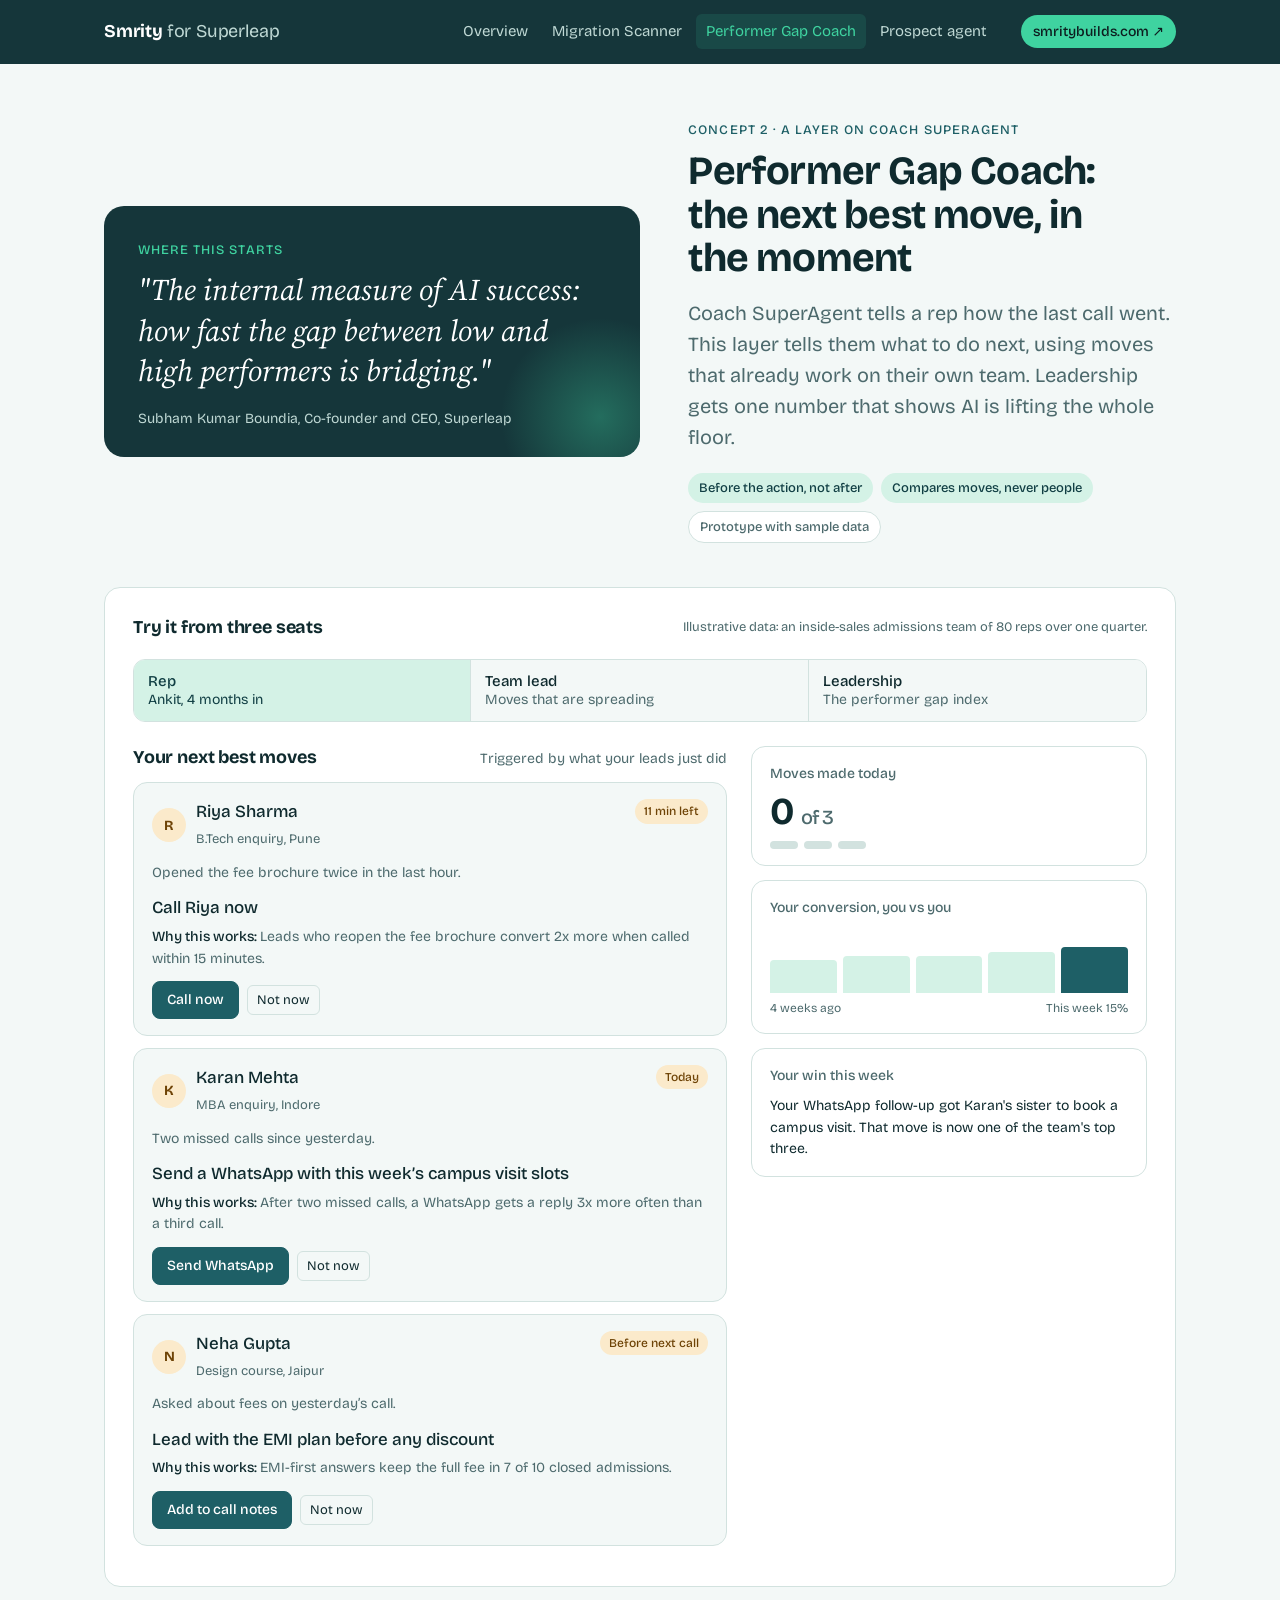
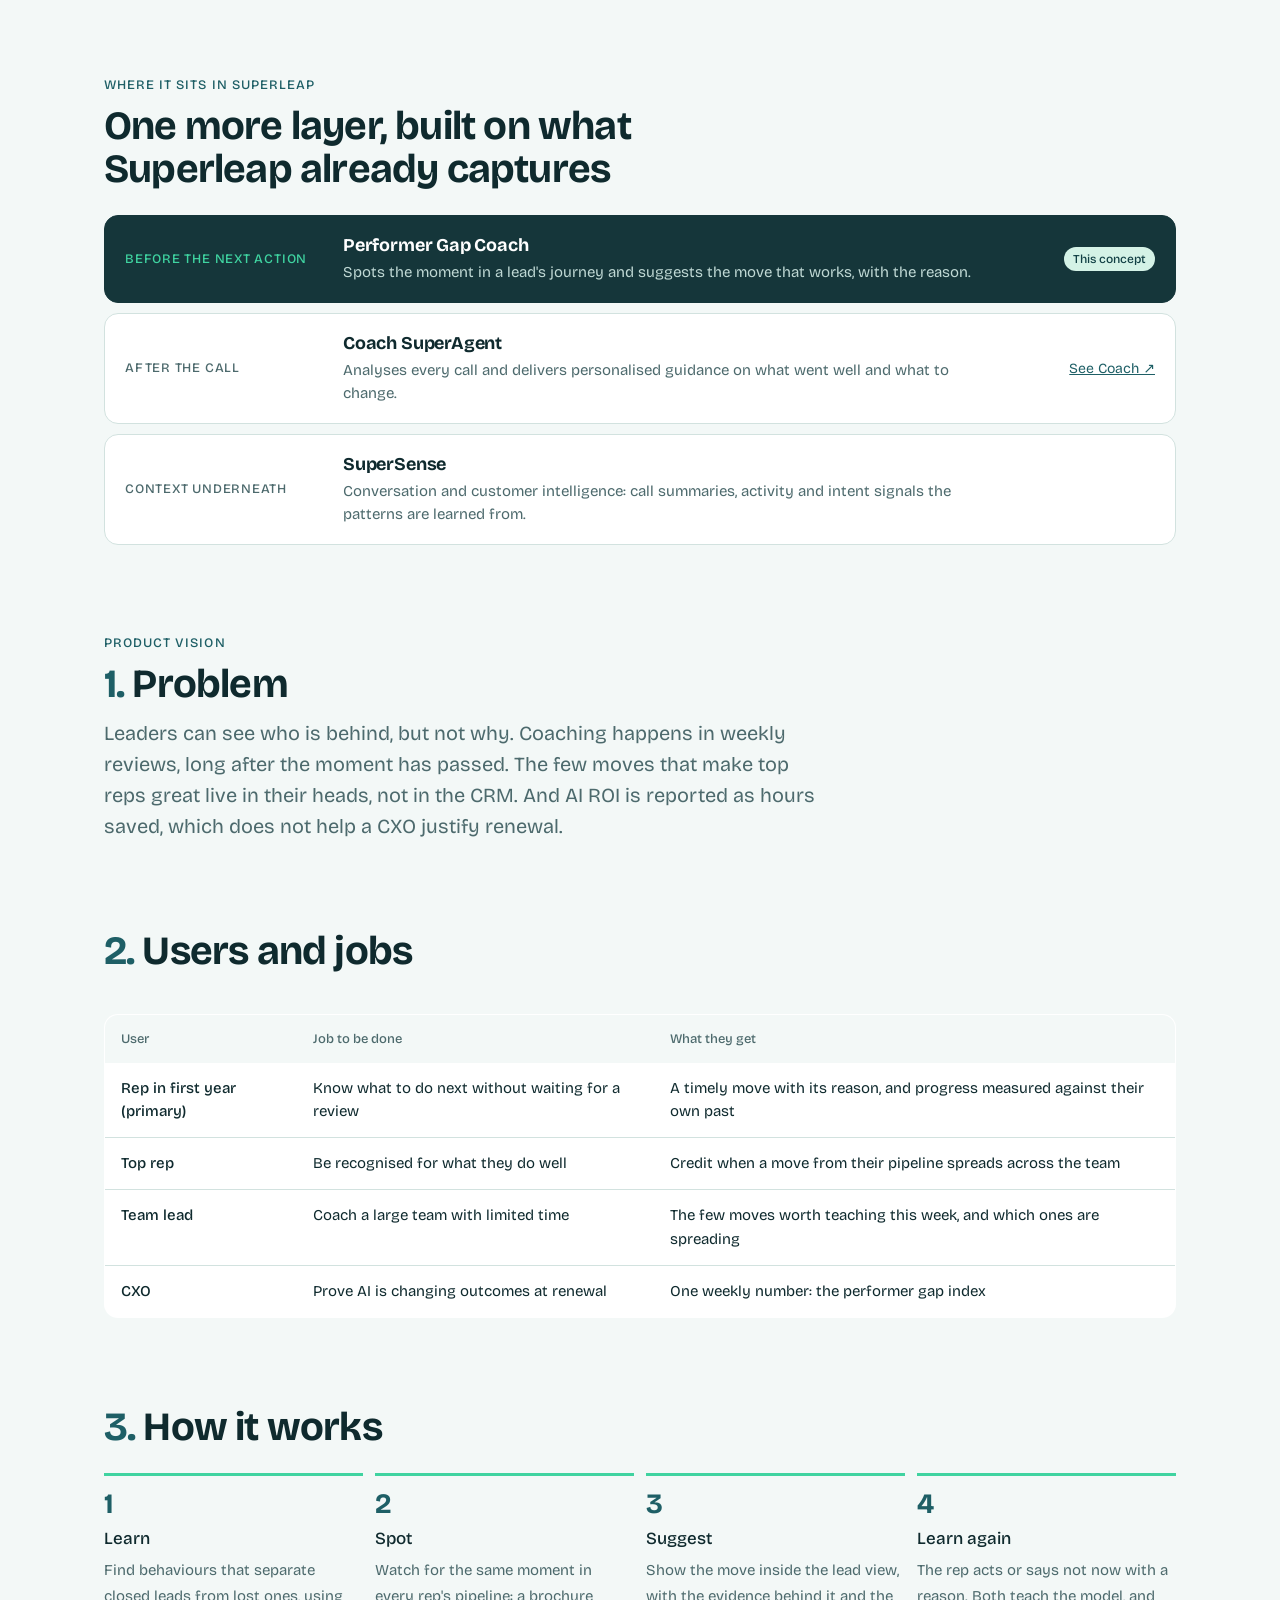
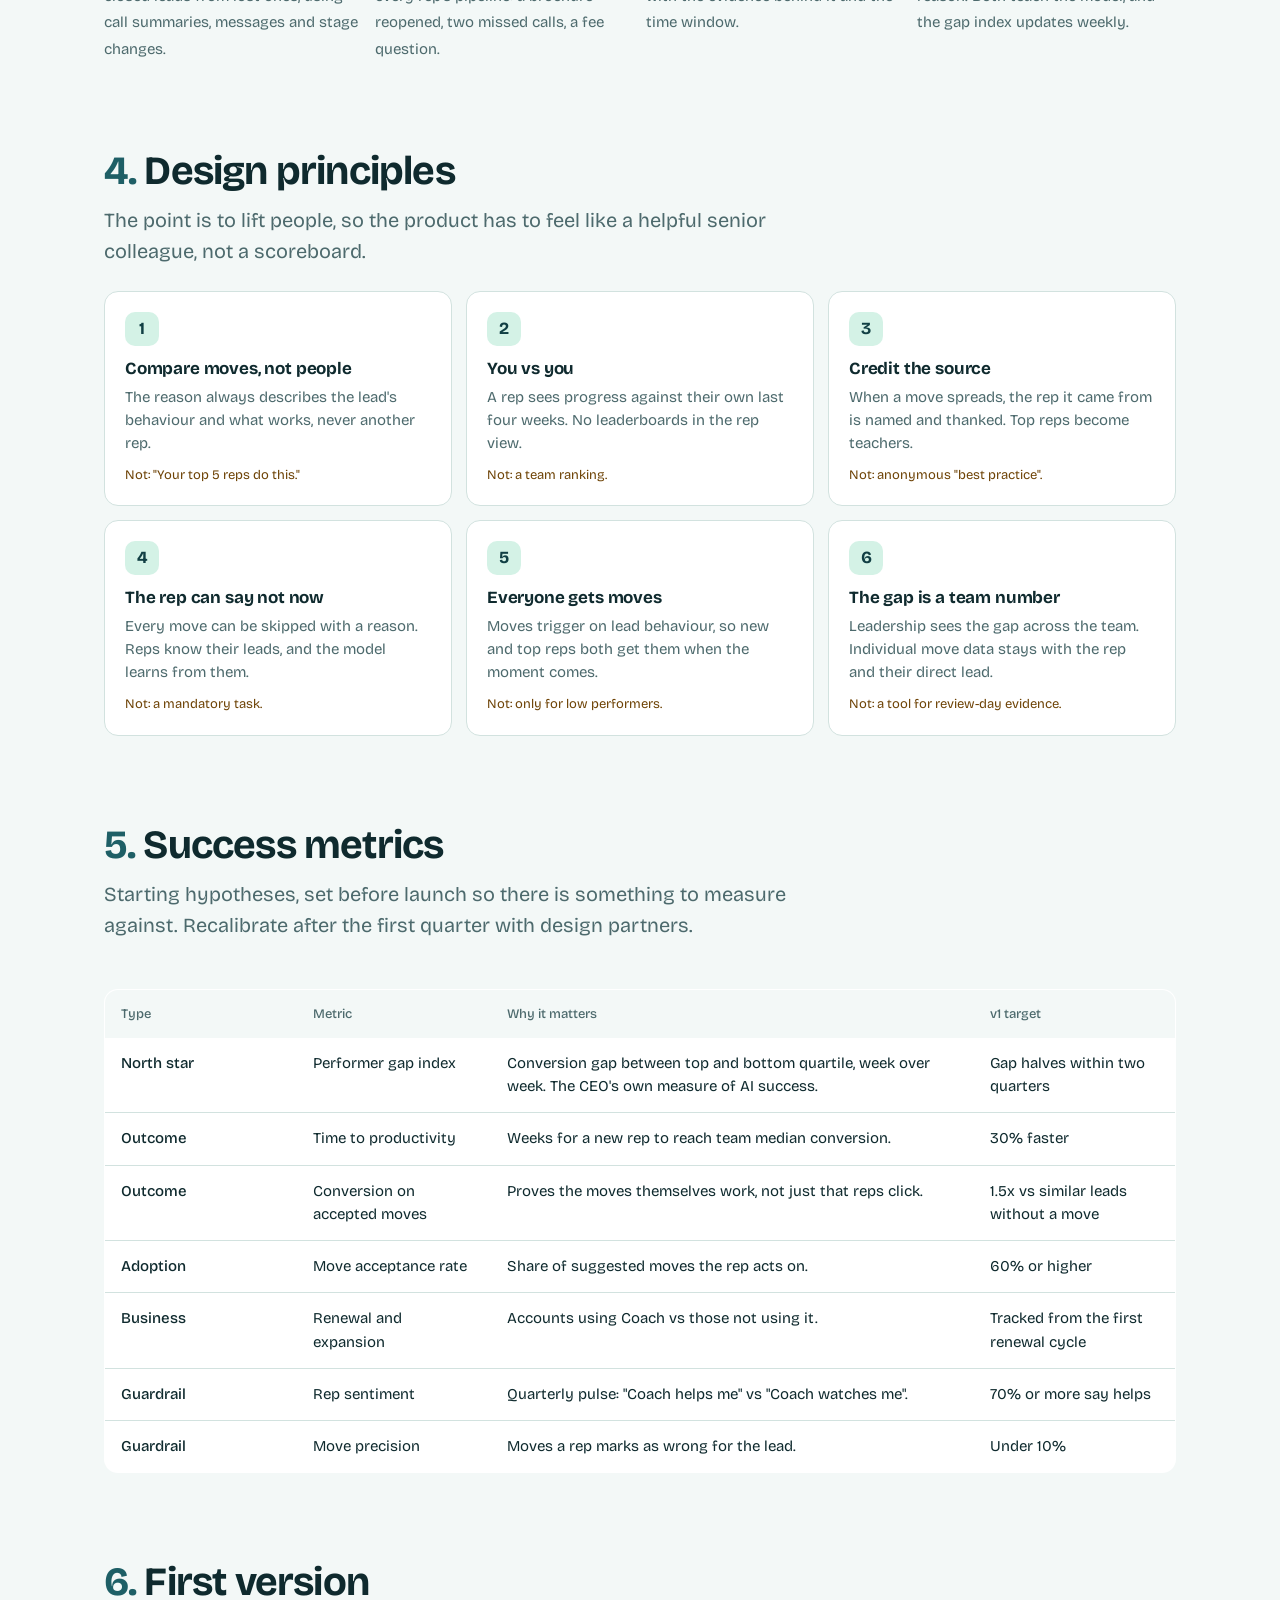
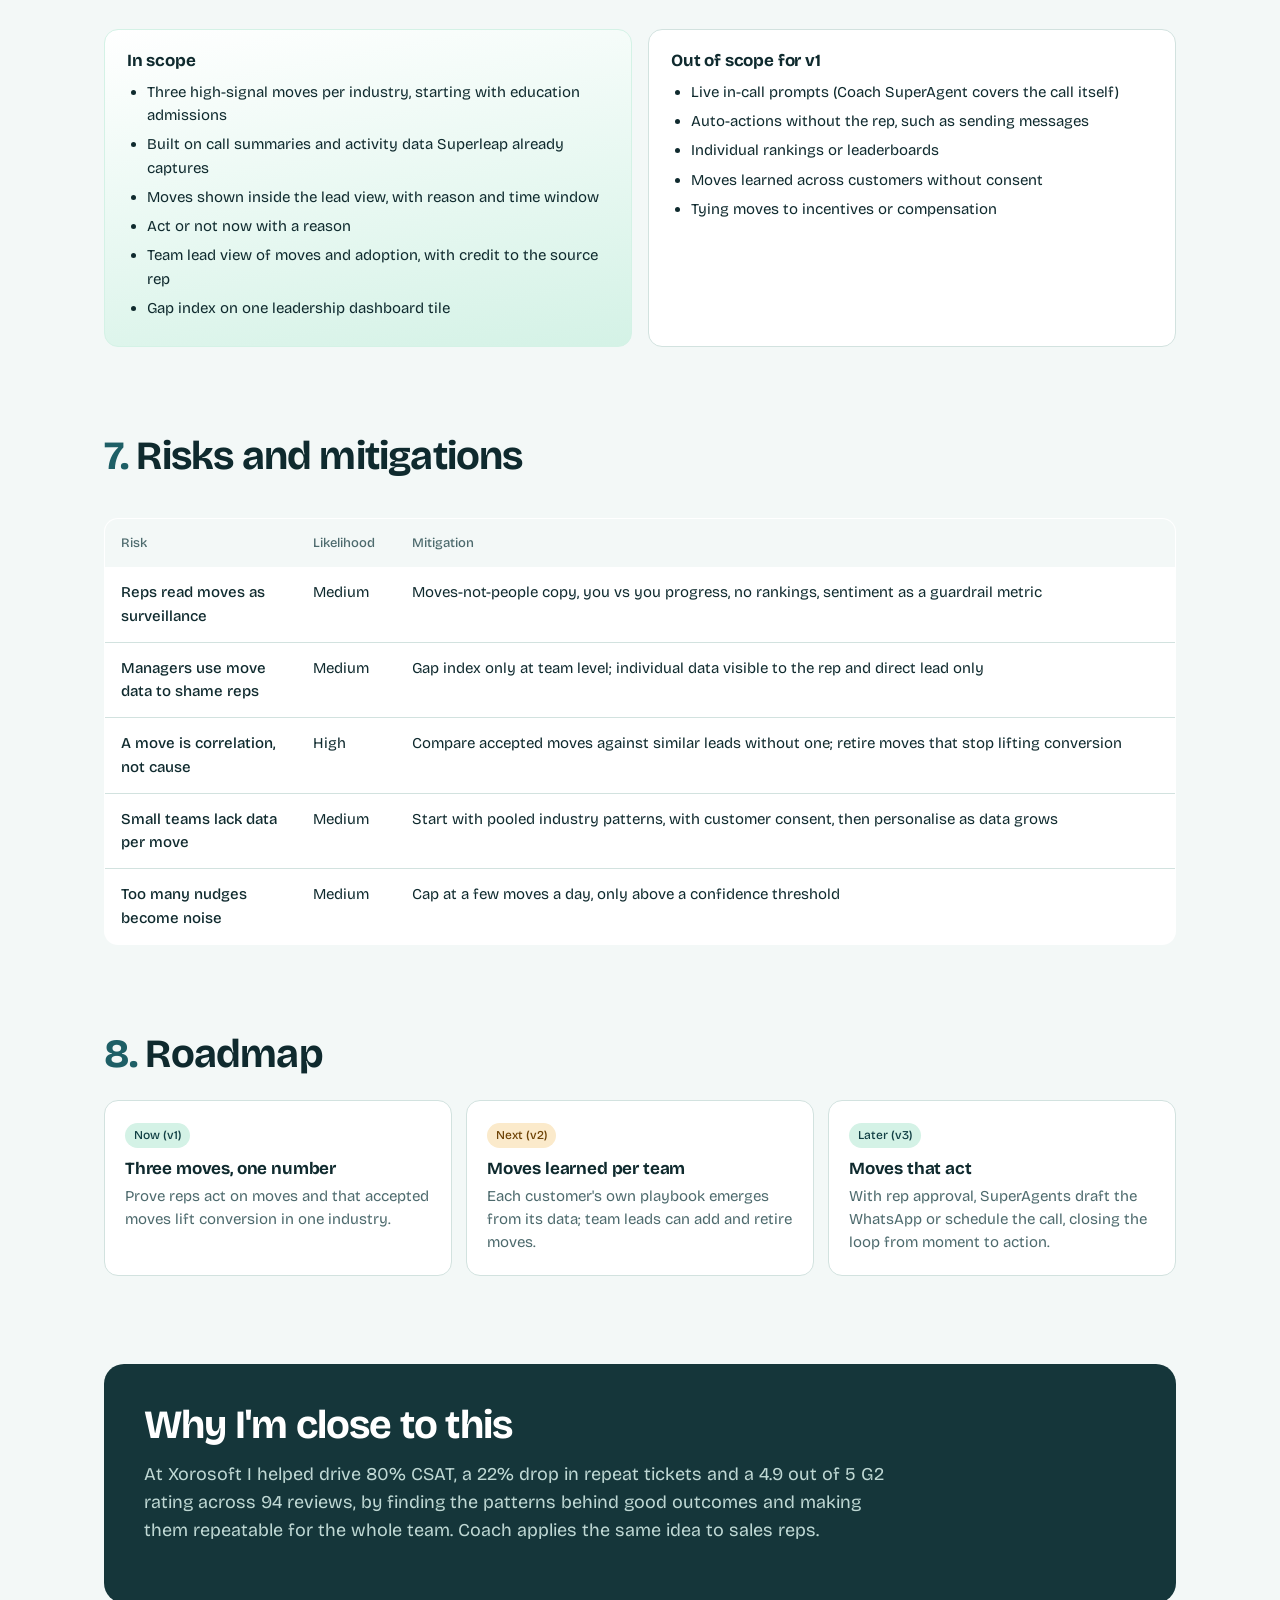
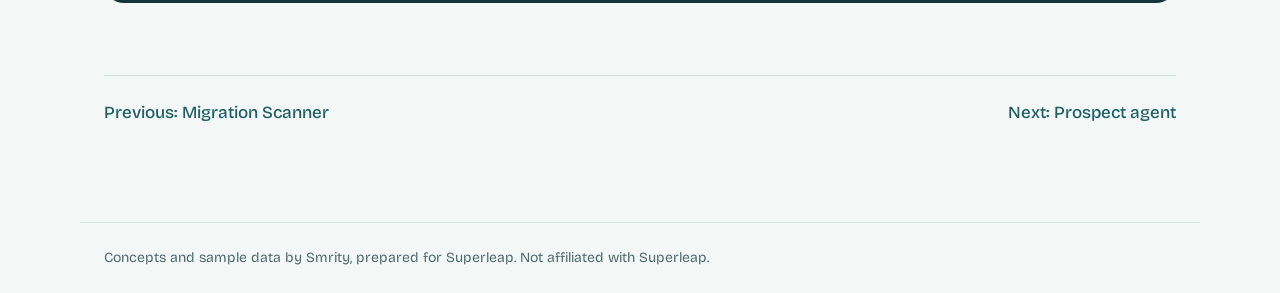
==== commit c280a8e2: "Update index.html" ====
--- a/coach/index.html
+++ b/coach/index.html
@@ -4,12 +4,131 @@
 <meta charset="utf-8">
 <meta name="viewport" content="width=device-width, initial-scale=1, viewport-fit=cover">
 <title>Performer Gap Coach, a concept for Superleap by Smrity</title>
-<meta name="description" content="A weekly number that shows the gap between best and newest reps closing, and the moves that close it.">
+<meta name="description" content="A layer on Coach SuperAgent that suggests the next best move in the moment, learned from what already works on the team, and gives leadership one number for AI impact.">
 <link rel="icon" href="data:image/svg+xml,<svg xmlns='http://www.w3.org/2000/svg' viewBox='0 0 32 32'><clipPath id='r'><rect width='32' height='32' rx='7'/></clipPath><g clip-path='url(%23r)'><rect width='32' height='32' fill='%23111111'/><path d='M0 32 A32 32 0 0 1 32 0 L32 32Z' fill='%2319C584'/><circle cx='22' cy='21.5' r='5.7' fill='%23ffffff'/></g></svg>">
 <link rel="preconnect" href="https://fonts.googleapis.com">
 <link rel="preconnect" href="https://fonts.gstatic.com" crossorigin>
 <link href="https://fonts.googleapis.com/css2?family=Bricolage+Grotesque:opsz,wght@12..96,400;12..96,500;12..96,700&family=Source+Serif+4:ital,opsz,wght@0,8..60,400;0,8..60,600;1,8..60,400&display=swap" rel="stylesheet">
 <link rel="stylesheet" href="/styles.css">
+<style>
+/* Coach page only. gc- prefix keeps it separate from shared site styles. */
+.gc-hero{display:grid;grid-template-columns:1.1fr 1fr;gap:48px;align-items:center;margin-bottom:44px}
+.gc-ceo{background:var(--deep);color:#fff;border-radius:20px;padding:34px 34px 28px;position:relative;overflow:hidden}
+.gc-ceo::after{content:"";position:absolute;right:-60px;bottom:-60px;width:200px;height:200px;border-radius:50%;background:radial-gradient(circle,rgba(63,211,160,.35),transparent 70%)}
+.gc-ceo .kicker{color:var(--mint)}
+.gc-ceo blockquote{margin:0;font-family:var(--serif);font-style:italic;font-size:clamp(22px,2.6vw,30px);line-height:1.35;color:#fff;position:relative;z-index:1}
+.gc-ceo cite{display:block;margin-top:16px;font-style:normal;font-size:14px;color:var(--on-deep);position:relative;z-index:1}
+.gc-hero h2{max-width:16ch}
+.gc-hero .lede{margin-top:18px}
+.gc-badges{display:flex;gap:8px;flex-wrap:wrap;margin-top:20px}
+.gc-badge{font-size:13px;font-weight:500;padding:5px 11px;border-radius:999px;background:var(--teal-bg);color:var(--teal-ink)}
+.gc-badge.alt{background:var(--surface);color:var(--muted);border:1px solid var(--line)}
+
+.gc-views{display:grid;grid-template-columns:repeat(3,1fr);border:1px solid var(--line);border-radius:12px;overflow:hidden;margin-bottom:24px}
+.gc-view{border:0;background:var(--bg);color:var(--muted);padding:12px 14px;text-align:left;font-size:14px;line-height:1.3;border-right:1px solid var(--line)}
+.gc-view:last-child{border-right:0}
+.gc-view b{display:block;color:var(--ink);font-weight:500;font-size:15px}
+.gc-view[aria-selected="true"]{background:var(--teal-bg);color:var(--teal-ink)}
+.gc-view[aria-selected="true"] b{color:var(--teal-ink)}
+.gc-panel[hidden]{display:none}
+
+.gc-rep{display:grid;grid-template-columns:1.5fr 1fr;gap:24px}
+.gc-feedhead{display:flex;justify-content:space-between;align-items:baseline;gap:12px;flex-wrap:wrap;margin-bottom:12px}
+.gc-feedhead h3{font-size:18px}
+.gc-move{border:1px solid var(--line);border-radius:14px;padding:16px 18px;background:var(--bg);margin-bottom:12px;transition:background .3s,border-color .3s}
+.gc-move.done{background:var(--teal-bg);border-color:var(--teal-bg)}
+.gc-move.later{background:var(--surface)}
+.gc-mtop{display:flex;justify-content:space-between;gap:10px;align-items:flex-start;flex-wrap:wrap}
+.gc-lead{display:flex;gap:10px;align-items:center}
+.gc-av{width:34px;height:34px;border-radius:50%;display:grid;place-items:center;font-weight:700;font-size:14px;background:var(--amber-bg);color:var(--amber-ink);flex-shrink:0}
+.gc-lead b{font-weight:500;display:block}
+.gc-lead small{color:var(--muted);font-size:13px}
+.gc-timer{font-size:12px;font-weight:500;padding:3px 9px;border-radius:999px;background:var(--amber-bg);color:var(--amber-ink);white-space:nowrap}
+.gc-do{font-size:17px;font-weight:500;margin:12px 0 4px;max-width:none}
+.gc-why{font-size:14px;color:var(--muted);margin:0 0 12px;max-width:none}
+.gc-why::before{content:"Why this works: ";color:var(--ink);font-weight:500}
+.gc-acts{display:flex;gap:8px;flex-wrap:wrap;align-items:center}
+.gc-acts .btn{padding:7px 14px;font-size:14px}
+.gc-reasons{display:flex;gap:6px;flex-wrap:wrap;margin-top:10px}
+.gc-reasons[hidden]{display:none}
+.gc-msg{font-size:15px;margin:0;max-width:none}
+.gc-msg small{display:block;color:var(--muted);font-size:13px;margin-top:4px}
+
+.gc-side{display:flex;flex-direction:column;gap:14px}
+.gc-card{border:1px solid var(--line);border-radius:14px;padding:16px 18px;background:var(--surface)}
+.gc-card h4{margin:0 0 8px;font-size:14px;font-weight:500;color:var(--muted)}
+.gc-big{font-size:38px;font-weight:700;letter-spacing:-0.03em;line-height:1}
+.gc-dots{display:flex;gap:6px;margin-top:10px}
+.gc-dots i{width:28px;height:8px;border-radius:4px;background:var(--line);transition:background .3s}
+.gc-dots i.on{background:var(--mint)}
+.gc-trend{display:flex;align-items:flex-end;gap:6px;height:64px;margin-top:10px}
+.gc-trend span{flex:1;background:var(--teal-bg);border-radius:4px 4px 0 0;position:relative}
+.gc-trend span.now{background:var(--teal)}
+.gc-trend-l{display:flex;justify-content:space-between;font-size:12px;color:var(--muted);margin-top:6px}
+.gc-win{font-size:14px;margin:0;max-width:none}
+
+.gc-lead-grid{display:grid;grid-template-columns:1.6fr 1fr;gap:24px}
+.gc-credit{font-size:13px;color:var(--muted)}
+.gc-adopt{display:flex;align-items:center;gap:8px;min-width:120px}
+.gc-adopt .bar{flex:1;height:6px;background:var(--line);border-radius:3px;overflow:hidden}
+.gc-adopt .bar i{display:block;height:100%;background:var(--mint)}
+.gc-adopt b{font-size:13px;font-weight:500;width:36px;text-align:right}
+.gc-note{font-size:14px;color:var(--muted);border-left:3px solid var(--mint);padding:4px 0 4px 12px;margin:16px 0 0;max-width:none}
+
+.gc-layers{display:grid;gap:10px;margin-top:24px}
+.gc-layer{display:grid;grid-template-columns:200px 1fr auto;gap:18px;align-items:center;padding:18px 20px;border-radius:14px;border:1px solid var(--line);background:var(--surface)}
+.gc-layer .when{font-size:13px;font-weight:500;letter-spacing:.06em;text-transform:uppercase;color:var(--muted)}
+.gc-layer h3{font-size:18px}
+.gc-layer p{margin:4px 0 0;font-size:15px;color:var(--muted)}
+.gc-layer.new{background:var(--deep);border-color:var(--deep)}
+.gc-layer.new .when{color:var(--mint)}
+.gc-layer.new h3{color:#fff}
+.gc-layer.new p{color:var(--on-deep)}
+
+.gc-sec{margin-top:88px}
+.gc-sec > h2{margin-bottom:12px}
+.gc-num{color:var(--teal);margin-right:8px}
+.gc-principles{display:grid;grid-template-columns:repeat(3,1fr);gap:14px;margin-top:24px}
+.gc-pr{border-radius:14px;padding:20px;background:var(--surface);border:1px solid var(--line)}
+.gc-pr .ic{width:34px;height:34px;border-radius:10px;display:grid;place-items:center;background:var(--teal-bg);color:var(--teal-ink);font-weight:700;margin-bottom:12px}
+.gc-pr h3{font-size:17px;margin-bottom:6px}
+.gc-pr p{font-size:15px;color:var(--muted);margin:0}
+.gc-pr .not{display:block;margin-top:10px;font-size:13px;color:var(--amber-ink)}
+
+.gc-flow{list-style:none;padding:0;margin:24px 0 0;display:grid;grid-template-columns:repeat(4,1fr);gap:12px;counter-reset:f}
+.gc-flow li{counter-increment:f;border-top:3px solid var(--mint);padding-top:14px}
+.gc-flow li::before{content:counter(f);font-size:28px;font-weight:700;color:var(--teal);display:block;line-height:1;margin-bottom:8px}
+.gc-flow b{display:block;font-weight:500;margin-bottom:4px}
+.gc-flow span{font-size:15px;color:var(--muted)}
+
+.gc-scope{display:grid;grid-template-columns:1fr 1fr;gap:16px;margin-top:24px}
+.gc-scope > div{border-radius:14px;padding:20px 22px;border:1px solid var(--line);background:var(--surface)}
+.gc-scope h3{font-size:17px;margin-bottom:10px}
+.gc-scope ul{margin:0;padding-left:20px;font-size:15px}
+.gc-scope li{margin-bottom:6px}
+.gc-scope .in{border-color:var(--teal-bg);background:linear-gradient(170deg,var(--surface),var(--teal-bg))}
+
+.gc-road{display:grid;grid-template-columns:repeat(3,1fr);gap:14px;margin-top:24px}
+.gc-road > div{border-radius:14px;padding:20px;background:var(--surface);border:1px solid var(--line)}
+.gc-road .pill{margin-bottom:10px}
+.gc-road h3{font-size:17px;margin-bottom:6px}
+.gc-road p{font-size:15px;color:var(--muted);margin:0}
+
+.gc-me{margin-top:88px;background:var(--deep);border-radius:20px;padding:40px}
+.gc-me h2{color:#fff}
+.gc-me p{color:var(--on-deep);font-size:18px;margin-top:14px;max-width:62ch}
+
+@media (max-width:860px){
+  .gc-hero,.gc-rep,.gc-lead-grid,.gc-scope{grid-template-columns:1fr}
+  .gc-principles,.gc-road{grid-template-columns:1fr}
+  .gc-flow{grid-template-columns:1fr 1fr}
+  .gc-layer{grid-template-columns:1fr;gap:6px}
+  .gc-views{grid-template-columns:1fr}
+  .gc-view{border-right:0;border-bottom:1px solid var(--line)}
+  .gc-view:last-child{border-bottom:0}
+  .gc-me{padding:28px}
+}
+</style>
 </head>
 <body>
 <header class="top">
@@ -18,127 +137,472 @@
     <nav class="nav" aria-label="Pages">
       <a href="/">Overview</a>
       <a href="/scanner/">Migration Scanner</a>
-      <a href="/coach.html" aria-current="page">Performer Gap Coach</a>
-      <a href="/prospect.html">Prospect agent</a>
+      <a href="/coach/" aria-current="page">Performer Gap Coach</a>
+      <a href="/prospect/">Prospect agent</a>
     </nav>
     <a class="port-link" href="https://smritybuilds.com" target="_blank" rel="noopener">smritybuilds.com <span aria-hidden="true">&#8599;</span></a>
   </div>
 </header>
 
 <main>
-
 <section class="page" id="coach">
-  <div class="spec-head">
+
+  <!-- Opening: the CEO line and the idea -->
+  <div class="gc-hero">
+    <div class="gc-ceo">
+      <p class="kicker">Where this starts</p>
+      <blockquote>"The internal measure of AI success: how fast the gap between low and high performers is bridging."</blockquote>
+      <cite>Subham Kumar Boundia, Co-founder and CEO, Superleap</cite>
+    </div>
     <div>
-      <h2>Performer Gap Coach</h2>
-      <p class="lede" style="margin-top:16px">A weekly number that shows the gap between your best and newest reps closing, and the moves that close it.</p>
-    </div>
-    <div class="quote">The internal measure of AI success: how fast the gap between low and high performers is bridging.</div>
-  </div>
-
+      <p class="kicker">Concept 2 &middot; A layer on Coach SuperAgent</p>
+      <h2>Performer Gap Coach: the next best move, in the moment</h2>
+      <p class="lede">Coach SuperAgent tells a rep how the last call went. This layer tells them what to do next, using moves that already work on their own team. Leadership gets one number that shows AI is lifting the whole floor.</p>
+      <div class="gc-badges">
+        <span class="gc-badge">Before the action, not after</span>
+        <span class="gc-badge">Compares moves, never people</span>
+        <span class="gc-badge alt">Prototype with sample data</span>
+      </div>
+    </div>
+  </div>
+
+  <!-- Prototype -->
   <div class="demo">
     <div class="demo-bar">
-      <h3>Conversion rate, top vs bottom quartile reps</h3>
-      <div class="toggle" role="group" aria-label="Compare">
-        <button id="tWithout" aria-pressed="true">Without Coach</button>
-        <button id="tWith" aria-pressed="false">With Coach</button>
-      </div>
-    </div>
-    <div class="coach-wrap">
+      <h3>Try it from three seats</h3>
+      <span class="sample">Illustrative data: an inside-sales admissions team of 80 reps over one quarter.</span>
+    </div>
+
+    <div class="gc-views" role="tablist" aria-label="Choose a view">
+      <button class="gc-view" role="tab" id="tab-rep" aria-controls="p-rep" aria-selected="true"><b>Rep</b>Ankit, 4 months in</button>
+      <button class="gc-view" role="tab" id="tab-lead" aria-controls="p-lead" aria-selected="false" tabindex="-1"><b>Team lead</b>Moves that are spreading</button>
+      <button class="gc-view" role="tab" id="tab-cxo" aria-controls="p-cxo" aria-selected="false" tabindex="-1"><b>Leadership</b>The performer gap index</button>
+    </div>
+
+    <!-- Rep view -->
+    <div class="gc-panel" id="p-rep" role="tabpanel" aria-labelledby="tab-rep">
+      <div class="gc-rep">
+        <div>
+          <div class="gc-feedhead">
+            <h3>Your next best moves</h3>
+            <span class="small muted">Triggered by what your leads just did</span>
+          </div>
+          <div id="feed"></div>
+        </div>
+        <div class="gc-side">
+          <div class="gc-card">
+            <h4>Moves made today</h4>
+            <div class="gc-big"><span id="doneCount">0</span> <span class="muted" style="font-size:20px;font-weight:500">of 3</span></div>
+            <div class="gc-dots" aria-hidden="true"><i></i><i></i><i></i></div>
+          </div>
+          <div class="gc-card">
+            <h4>Your conversion, you vs you</h4>
+            <div class="gc-trend" aria-label="Conversion over your last five weeks: 11, 12, 12, 13 and 15 percent">
+              <span style="height:52%"></span><span style="height:58%"></span><span style="height:58%"></span><span style="height:64%"></span><span class="now" id="nowBar" style="height:72%"></span>
+            </div>
+            <div class="gc-trend-l"><span>4 weeks ago</span><span id="nowLbl">This week 15%</span></div>
+          </div>
+          <div class="gc-card">
+            <h4>Your win this week</h4>
+            <p class="gc-win">Your WhatsApp follow-up got Karan's sister to book a campus visit. That move is now one of the team's top three.</p>
+          </div>
+        </div>
+      </div>
+    </div>
+
+    <!-- Team lead view -->
+    <div class="gc-panel" id="p-lead" role="tabpanel" aria-labelledby="tab-lead" hidden>
+      <div class="gc-lead-grid">
+        <div>
+          <div class="gc-feedhead">
+            <h3>Moves that work on your team</h3>
+            <span class="small muted">Learned from closed admissions this quarter</span>
+          </div>
+          <div class="tablebox">
+            <table class="compare" style="margin-top:0">
+              <thead><tr><th>Move</th><th>Team using it</th><th>Lift</th><th></th></tr></thead>
+              <tbody id="movesTbl"></tbody>
+            </table>
+          </div>
+          <p class="gc-note">Every move credits the rep whose pipeline it was first spotted in. Top reps become the team's teachers, and nobody is ranked.</p>
+        </div>
+        <div class="gc-side">
+          <div class="gc-card">
+            <h4>Moves made by the team this week</h4>
+            <div class="gc-big">148</div>
+            <p class="small muted" style="margin:8px 0 0">Up from 96 last week</p>
+          </div>
+          <div class="gc-card">
+            <h4>Monday huddle</h4>
+            <ul class="patterns" id="huddle" style="margin-top:0"><li class="muted">Add a move to talk through as a team.</li></ul>
+          </div>
+        </div>
+      </div>
+    </div>
+
+    <!-- Leadership view -->
+    <div class="gc-panel" id="p-cxo" role="tabpanel" aria-labelledby="tab-cxo" hidden>
+      <div class="demo-bar" style="margin-bottom:12px">
+        <h3>Conversion rate, top vs bottom quartile reps</h3>
+        <div class="toggle" role="group" aria-label="Compare">
+          <button id="tWithout" aria-pressed="false">Without Coach</button>
+          <button id="tWith" aria-pressed="true">With Coach</button>
+        </div>
+      </div>
+      <div class="coach-wrap">
+        <div>
+          <div class="chartbox"><svg class="chart" id="chart" viewBox="0 0 600 280" width="100%" role="img" aria-label="Line chart of conversion rate over 12 weeks for top and bottom quartile reps"></svg></div>
+          <div class="legend"><span><i style="background:var(--teal)"></i>Top quartile</span><span><i style="background:var(--amber)"></i>Bottom quartile</span></div>
+        </div>
+        <div>
+          <div class="muted small">Performer gap in week 12</div>
+          <div class="gapnum" id="gapnum">9 pts</div>
+          <p class="small muted" id="gapnote" style="margin-top:8px">Down from 18 pts in week 1.</p>
+          <div class="gc-card" style="margin-top:18px">
+            <h4>What this means for the business</h4>
+            <p class="gc-win" id="cxoNote">The floor rose from 13% to 24% while top reps held at 33%. Same team, same leads, more admissions. That is the AI ROI story for renewal, not hours saved.</p>
+          </div>
+        </div>
+      </div>
+    </div>
+  </div>
+
+  <!-- Where it sits -->
+  <div class="gc-sec">
+    <p class="kicker">Where it sits in Superleap</p>
+    <h2>One more layer, built on what Superleap already captures</h2>
+    <div class="gc-layers">
+      <div class="gc-layer new">
+        <span class="when">Before the next action</span>
+        <div><h3>Performer Gap Coach</h3><p>Spots the moment in a lead's journey and suggests the move that works, with the reason.</p></div>
+        <span class="pill done">This concept</span>
+      </div>
+      <div class="gc-layer">
+        <span class="when">After the call</span>
+        <div><h3>Coach SuperAgent</h3><p>Analyses every call and delivers personalised guidance on what went well and what to change.</p></div>
+        <a class="small" href="https://superleap.com/coach-superagent" target="_blank" rel="noopener">See Coach &#8599;</a>
+      </div>
+      <div class="gc-layer">
+        <span class="when">Context underneath</span>
+        <div><h3>SuperSense</h3><p>Conversation and customer intelligence: call summaries, activity and intent signals the patterns are learned from.</p></div>
+        <span></span>
+      </div>
+    </div>
+  </div>
+
+  <!-- PRD vision -->
+  <div class="gc-sec">
+    <p class="kicker">Product vision</p>
+    <h2><span class="gc-num">1.</span>Problem</h2>
+    <p class="lede">Leaders can see who is behind, but not why. Coaching happens in weekly reviews, long after the moment has passed. The few moves that make top reps great live in their heads, not in the CRM. And AI ROI is reported as hours saved, which does not help a CXO justify renewal.</p>
+  </div>
+
+  <div class="gc-sec">
+    <h2><span class="gc-num">2.</span>Users and jobs</h2>
+    <div class="tablebox">
+      <table class="compare">
+        <thead><tr><th>User</th><th>Job to be done</th><th>What they get</th></tr></thead>
+        <tbody>
+          <tr><th>Rep in first year (primary)</th><td>Know what to do next without waiting for a review</td><td class="new">A timely move with its reason, and progress measured against their own past</td></tr>
+          <tr><th>Top rep</th><td>Be recognised for what they do well</td><td class="new">Credit when a move from their pipeline spreads across the team</td></tr>
+          <tr><th>Team lead</th><td>Coach a large team with limited time</td><td class="new">The few moves worth teaching this week, and which ones are spreading</td></tr>
+          <tr><th>CXO</th><td>Prove AI is changing outcomes at renewal</td><td class="new">One weekly number: the performer gap index</td></tr>
+        </tbody>
+      </table>
+    </div>
+  </div>
+
+  <div class="gc-sec">
+    <h2><span class="gc-num">3.</span>How it works</h2>
+    <ol class="gc-flow">
+      <li><b>Learn</b><span>Find behaviours that separate closed leads from lost ones, using call summaries, messages and stage changes.</span></li>
+      <li><b>Spot</b><span>Watch for the same moment in every rep's pipeline: a brochure reopened, two missed calls, a fee question.</span></li>
+      <li><b>Suggest</b><span>Show the move inside the lead view, with the evidence behind it and the time window.</span></li>
+      <li><b>Learn again</b><span>The rep acts or says not now with a reason. Both teach the model, and the gap index updates weekly.</span></li>
+    </ol>
+  </div>
+
+  <div class="gc-sec">
+    <h2><span class="gc-num">4.</span>Design principles</h2>
+    <p class="lede">The point is to lift people, so the product has to feel like a helpful senior colleague, not a scoreboard.</p>
+    <div class="gc-principles">
+      <div class="gc-pr"><div class="ic">1</div><h3>Compare moves, not people</h3><p>The reason always describes the lead's behaviour and what works, never another rep.</p><span class="not">Not: "Your top 5 reps do this."</span></div>
+      <div class="gc-pr"><div class="ic">2</div><h3>You vs you</h3><p>A rep sees progress against their own last four weeks. No leaderboards in the rep view.</p><span class="not">Not: a team ranking.</span></div>
+      <div class="gc-pr"><div class="ic">3</div><h3>Credit the source</h3><p>When a move spreads, the rep it came from is named and thanked. Top reps become teachers.</p><span class="not">Not: anonymous "best practice".</span></div>
+      <div class="gc-pr"><div class="ic">4</div><h3>The rep can say not now</h3><p>Every move can be skipped with a reason. Reps know their leads, and the model learns from them.</p><span class="not">Not: a mandatory task.</span></div>
+      <div class="gc-pr"><div class="ic">5</div><h3>Everyone gets moves</h3><p>Moves trigger on lead behaviour, so new and top reps both get them when the moment comes.</p><span class="not">Not: only for low performers.</span></div>
+      <div class="gc-pr"><div class="ic">6</div><h3>The gap is a team number</h3><p>Leadership sees the gap across the team. Individual move data stays with the rep and their direct lead.</p><span class="not">Not: a tool for review-day evidence.</span></div>
+    </div>
+  </div>
+
+  <div class="gc-sec">
+    <h2><span class="gc-num">5.</span>Success metrics</h2>
+    <p class="lede">Starting hypotheses, set before launch so there is something to measure against. Recalibrate after the first quarter with design partners.</p>
+    <div class="tablebox">
+      <table class="compare">
+        <thead><tr><th>Type</th><th>Metric</th><th>Why it matters</th><th>v1 target</th></tr></thead>
+        <tbody>
+          <tr><th>North star</th><td>Performer gap index</td><td>Conversion gap between top and bottom quartile, week over week. The CEO's own measure of AI success.</td><td class="new">Gap halves within two quarters</td></tr>
+          <tr><th>Outcome</th><td>Time to productivity</td><td>Weeks for a new rep to reach team median conversion.</td><td class="new">30% faster</td></tr>
+          <tr><th>Outcome</th><td>Conversion on accepted moves</td><td>Proves the moves themselves work, not just that reps click.</td><td class="new">1.5x vs similar leads without a move</td></tr>
+          <tr><th>Adoption</th><td>Move acceptance rate</td><td>Share of suggested moves the rep acts on.</td><td class="new">60% or higher</td></tr>
+          <tr><th>Business</th><td>Renewal and expansion</td><td>Accounts using Coach vs those not using it.</td><td class="new">Tracked from the first renewal cycle</td></tr>
+          <tr><th>Guardrail</th><td>Rep sentiment</td><td>Quarterly pulse: "Coach helps me" vs "Coach watches me".</td><td class="new">70% or more say helps</td></tr>
+          <tr><th>Guardrail</th><td>Move precision</td><td>Moves a rep marks as wrong for the lead.</td><td class="new">Under 10%</td></tr>
+        </tbody>
+      </table>
+    </div>
+  </div>
+
+  <div class="gc-sec">
+    <h2><span class="gc-num">6.</span>First version</h2>
+    <div class="gc-scope">
+      <div class="in">
+        <h3>In scope</h3>
+        <ul>
+          <li>Three high-signal moves per industry, starting with education admissions</li>
+          <li>Built on call summaries and activity data Superleap already captures</li>
+          <li>Moves shown inside the lead view, with reason and time window</li>
+          <li>Act or not now with a reason</li>
+          <li>Team lead view of moves and adoption, with credit to the source rep</li>
+          <li>Gap index on one leadership dashboard tile</li>
+        </ul>
+      </div>
       <div>
-        <div class="chartbox"><svg class="chart" id="chart" viewBox="0 0 600 280" width="100%" role="img" aria-label="Line chart of conversion rate over 12 weeks for top and bottom quartile reps"></svg></div>
-        <div class="legend"><span><i style="background:var(--teal)"></i>Top quartile</span><span><i style="background:var(--amber)"></i>Bottom quartile</span></div>
-        <p class="sample" style="margin-top:12px">Illustrative numbers for an inside-sales team of 80 reps over one quarter.</p>
-      </div>
-      <div>
-        <div class="muted small">Performer gap in week 12</div>
-        <div class="gapnum" id="gapnum">20 pts</div>
-        <p class="small muted" id="gapnote" style="margin-top:8px">Unchanged from week 1.</p>
-        <div class="muted small" style="margin-top:20px">Patterns learned from top reps</div>
-        <ul class="patterns">
-          <li>Call within 15 minutes of a brochure or pricing page open</li>
-          <li>Switch to WhatsApp after two missed calls</li>
-          <li>Answer fee objections with EMI options before discounts</li>
+        <h3>Out of scope for v1</h3>
+        <ul>
+          <li>Live in-call prompts (Coach SuperAgent covers the call itself)</li>
+          <li>Auto-actions without the rep, such as sending messages</li>
+          <li>Individual rankings or leaderboards</li>
+          <li>Moves learned across customers without consent</li>
+          <li>Tying moves to incentives or compensation</li>
         </ul>
-        <div class="nudge" id="nudge">
-          <p><b>For Ankit, right now:</b> Riya opened the fee brochure twice in the last hour. Top reps call within 15 minutes of this.</p>
-          <p class="why">Why: 3 of your top 5 reps convert 2x more leads with this move.</p>
-          <button class="rowbtn" id="nAct">Call Riya now</button><button class="rowbtn" id="nSkip">Skip with a reason</button>
-        </div>
-      </div>
-    </div>
-  </div>
-
-  <div class="spec-grid">
-    <div><h3>The problem</h3><p>Sales leaders can see who is underperforming, but not why, and coaching happens in weekly reviews long after the moment has passed. AI ROI gets reported as hours saved, which doesn't help a CXO justify renewal.</p></div>
-    <div><h3>Who it's for</h3><ul><li>Reps in their first year, who get in-the-moment guidance</li><li>Team leads, who see which behaviours separate their reps</li><li>CXOs, who get one metric that shows AI is changing outcomes</li></ul></div>
-    <div><h3>How it works</h3><ul><li>Learns behaviour patterns from calls, messages and stage changes of top-quartile reps</li><li>Spots the same moments in other reps' pipelines and suggests the move, with its reason</li><li>The rep acts or skips with a reason; skips improve the model</li><li>A weekly performer gap index on the leadership dashboard</li></ul></div>
-    <div><h3>What we'd measure</h3><ul><li>Performer gap index, week over week</li><li>Nudge acceptance rate, and conversion on accepted nudges</li><li>Time to productivity for new reps</li><li>Renewal and expansion rate of accounts using Coach</li></ul></div>
-    <div><h3>First version</h3><p>Three high-signal patterns per industry, built on call summaries and activity data Superleap already captures, with nudges inside the lead view and the gap index on one dashboard tile.</p></div>
-    <div><h3>Risks and open questions</h3><ul><li>Reps may read nudges as surveillance; framing as "what top reps do" matters</li><li>Small teams may lack enough data per pattern; pooled industry benchmarks could fill the gap</li></ul></div>
-    <div class="wide"><h3>Why I'm close to this</h3><p>At Xorosoft I helped drive 80% CSAT, a 22% drop in repeat tickets and a 4.9 out of 5 G2 rating across 94 reviews, by finding the patterns behind good outcomes and making them repeatable. Coach applies the same idea to sales reps.</p></div>
-  </div>
-  <div class="next"><a href="/scanner/">Previous: Migration Scanner</a><a href="/prospect.html">Next: Prospect agent</a></div>
+      </div>
+    </div>
+  </div>
+
+  <div class="gc-sec">
+    <h2><span class="gc-num">7.</span>Risks and mitigations</h2>
+    <div class="tablebox">
+      <table class="compare">
+        <thead><tr><th>Risk</th><th>Likelihood</th><th>Mitigation</th></tr></thead>
+        <tbody>
+          <tr><th>Reps read moves as surveillance</th><td>Medium</td><td>Moves-not-people copy, you vs you progress, no rankings, sentiment as a guardrail metric</td></tr>
+          <tr><th>Managers use move data to shame reps</th><td>Medium</td><td>Gap index only at team level; individual data visible to the rep and direct lead only</td></tr>
+          <tr><th>A move is correlation, not cause</th><td>High</td><td>Compare accepted moves against similar leads without one; retire moves that stop lifting conversion</td></tr>
+          <tr><th>Small teams lack data per move</th><td>Medium</td><td>Start with pooled industry patterns, with customer consent, then personalise as data grows</td></tr>
+          <tr><th>Too many nudges become noise</th><td>Medium</td><td>Cap at a few moves a day, only above a confidence threshold</td></tr>
+        </tbody>
+      </table>
+    </div>
+  </div>
+
+  <div class="gc-sec">
+    <h2><span class="gc-num">8.</span>Roadmap</h2>
+    <div class="gc-road">
+      <div><span class="pill done">Now (v1)</span><h3>Three moves, one number</h3><p>Prove reps act on moves and that accepted moves lift conversion in one industry.</p></div>
+      <div><span class="pill review">Next (v2)</span><h3>Moves learned per team</h3><p>Each customer's own playbook emerges from its data; team leads can add and retire moves.</p></div>
+      <div><span class="pill auto">Later (v3)</span><h3>Moves that act</h3><p>With rep approval, SuperAgents draft the WhatsApp or schedule the call, closing the loop from moment to action.</p></div>
+    </div>
+  </div>
+
+  <div class="gc-me">
+    <h2>Why I'm close to this</h2>
+    <p>At Xorosoft I helped drive 80% CSAT, a 22% drop in repeat tickets and a 4.9 out of 5 G2 rating across 94 reviews, by finding the patterns behind good outcomes and making them repeatable for the whole team. Coach applies the same idea to sales reps.</p>
+  </div>
+
+  <div class="next"><a href="/scanner/">Previous: Migration Scanner</a><a href="/prospect/">Next: Prospect agent</a></div>
 </section>
-
 </main>
 <footer>Concepts and sample data by Smrity, prepared for Superleap. Not affiliated with Superleap.</footer>
 
 <script>
 (function(){
   var reduce = window.matchMedia && window.matchMedia('(prefers-reduced-motion: reduce)').matches;
+
+  /* ---------- view tabs ---------- */
+  var tabs = Array.prototype.slice.call(document.querySelectorAll('.gc-view'));
+  function selectTab(tab){
+    tabs.forEach(function(t){
+      var on = t === tab;
+      t.setAttribute('aria-selected', on ? 'true' : 'false');
+      t.tabIndex = on ? 0 : -1;
+      document.getElementById(t.getAttribute('aria-controls')).hidden = !on;
+    });
+    if (tab.id === 'tab-cxo') animateChart();
+  }
+  tabs.forEach(function(t, i){
+    t.addEventListener('click', function(){ selectTab(t); });
+    t.addEventListener('keydown', function(e){
+      var d = e.key === 'ArrowRight' || e.key === 'ArrowDown' ? 1 : e.key === 'ArrowLeft' || e.key === 'ArrowUp' ? -1 : 0;
+      if (!d) return;
+      e.preventDefault();
+      var n = tabs[(i + d + tabs.length) % tabs.length];
+      n.focus(); selectTab(n);
+    });
+  });
+
+  /* ---------- rep feed ---------- */
+  var moves = [
+    { id:'riya', init:'R', name:'Riya Sharma', meta:'B.Tech enquiry, Pune', timer:'11 min left',
+      signal:'Opened the fee brochure twice in the last hour.',
+      act:'Call Riya now', actLabel:'Call now',
+      why:'Leads who reopen the fee brochure convert 2x more when called within 15 minutes.',
+      done:'Call started with Riya. Great timing: she is still on the fees page.' },
+    { id:'karan', init:'K', name:'Karan Mehta', meta:'MBA enquiry, Indore', timer:'Today',
+      signal:'Two missed calls since yesterday.',
+      act:'Send a WhatsApp with this week\u2019s campus visit slots', actLabel:'Send WhatsApp',
+      why:'After two missed calls, a WhatsApp gets a reply 3x more often than a third call.',
+      done:'WhatsApp sent to Karan with three visit slots. You will get a heads up when he replies.' },
+    { id:'neha', init:'N', name:'Neha Gupta', meta:'Design course, Jaipur', timer:'Before next call',
+      signal:'Asked about fees on yesterday\u2019s call.',
+      act:'Lead with the EMI plan before any discount', actLabel:'Add to call notes',
+      why:'EMI-first answers keep the full fee in 7 of 10 closed admissions.',
+      done:'EMI plan pinned to Neha\u2019s call notes for your next conversation.' }
+  ];
+  var reasons = {
+    'Already spoke today':'Coach will hold similar moves for leads you reached in the last few hours.',
+    'Lead asked for a later time':'Coach will remind you at the time the lead asked for. A stated time beats speed.',
+    'Not the right move for this lead':'Thanks. Your team lead sees this so the move can be tuned.',
+    'Something else':'Noted. Every reason helps Coach suggest better moves.'
+  };
+  var feed = document.getElementById('feed');
+  var doneCount = 0;
+
+  function esc(s){ return String(s).replace(/[&<>"]/g, function(c){ return {'&':'&amp;','<':'&lt;','>':'&gt;','"':'&quot;'}[c]; }); }
+
+  function renderMove(m){
+    var card = document.createElement('div');
+    card.className = 'gc-move';
+    card.innerHTML =
+      '<div class="gc-mtop"><div class="gc-lead"><span class="gc-av" aria-hidden="true">' + m.init + '</span><div><b>' + esc(m.name) + '</b><small>' + esc(m.meta) + '</small></div></div>' +
+      '<span class="gc-timer">' + esc(m.timer) + '</span></div>' +
+      '<p class="small muted" style="margin:10px 0 0">' + esc(m.signal) + '</p>' +
+      '<p class="gc-do">' + esc(m.act) + '</p>' +
+      '<p class="gc-why">' + esc(m.why) + '</p>' +
+      '<div class="gc-acts"><button class="btn js-act">' + esc(m.actLabel) + '</button><button class="rowbtn js-later" style="margin-top:0">Not now</button></div>' +
+      '<div class="gc-reasons" hidden></div>';
+    var rbox = card.querySelector('.gc-reasons');
+    Object.keys(reasons).forEach(function(r){
+      var b = document.createElement('button');
+      b.className = 'rowbtn'; b.textContent = r;
+      b.addEventListener('click', function(){
+        card.className = 'gc-move later';
+        card.innerHTML = '<p class="gc-msg"><b>Not now: </b>' + esc(r) + '<small>' + esc(reasons[r]) + '</small></p>';
+      });
+      rbox.appendChild(b);
+    });
+    card.querySelector('.js-later').addEventListener('click', function(){
+      rbox.hidden = !rbox.hidden;
+      if (!rbox.hidden) rbox.querySelector('button').focus();
+    });
+    card.querySelector('.js-act').addEventListener('click', function(){
+      card.className = 'gc-move done';
+      card.innerHTML = '<p class="gc-msg"><b>Done.</b> ' + esc(m.done) + '<small>Logged as a move made. It counts toward your week, not anyone else\u2019s scoreboard.</small></p>';
+      doneCount++;
+      document.getElementById('doneCount').textContent = doneCount;
+      var dots = document.querySelectorAll('.gc-dots i');
+      for (var i = 0; i < dots.length; i++) dots[i].className = i < doneCount ? 'on' : '';
+      if (doneCount === 3) {
+        document.getElementById('nowBar').style.height = '78%';
+        document.getElementById('nowLbl').textContent = 'This week 15%, trending up';
+      }
+    });
+    feed.appendChild(card);
+  }
+  moves.forEach(renderMove);
+
+  /* ---------- team lead table ---------- */
+  var teamMoves = [
+    { move:'Call within 15 minutes of a brochure reopen', from:'Priya', use:62, lift:'2.0x' },
+    { move:'Switch to WhatsApp after two missed calls', from:'Ankit', use:48, lift:'3.1x reply' },
+    { move:'Lead with EMI before any discount', from:'Farhan', use:35, lift:'+18% full fee' }
+  ];
+  var tbody = document.getElementById('movesTbl');
+  var huddle = document.getElementById('huddle');
+  var huddleEmpty = true;
+  teamMoves.forEach(function(t){
+    var tr = document.createElement('tr');
+    tr.innerHTML =
+      '<th>' + esc(t.move) + '<span class="gc-credit" style="display:block;font-weight:400">First spotted in ' + esc(t.from) + '\u2019s pipeline</span></th>' +
+      '<td><div class="gc-adopt"><span class="bar"><i style="width:' + t.use + '%"></i></span><b>' + t.use + '%</b></div></td>' +
+      '<td class="new">' + esc(t.lift) + '</td>' +
+      '<td><button class="rowbtn" style="margin-top:0;white-space:nowrap">Add to huddle</button></td>';
+    var btn = tr.querySelector('button');
+    btn.addEventListener('click', function(){
+      if (btn.disabled) return;
+      if (huddleEmpty) { huddle.innerHTML = ''; huddleEmpty = false; }
+      var li = document.createElement('li');
+      li.innerHTML = esc(t.move) + ' <span class="muted small">with a thank you to ' + esc(t.from) + '</span>';
+      huddle.appendChild(li);
+      btn.textContent = 'Added'; btn.disabled = true;
+    });
+    tbody.appendChild(tr);
+  });
+
+  /* ---------- leadership chart ---------- */
   var NS = 'http://www.w3.org/2000/svg';
-  function el(name, attrs){ var e = document.createElementNS(NS,name); for(var k in attrs) e.setAttribute(k, attrs[k]); return e; }
-  /* coach chart */
+  function el(name, attrs){ var e = document.createElementNS(NS, name); for (var k in attrs) e.setAttribute(k, attrs[k]); return e; }
   var svg = document.getElementById('chart');
-  var top = [31,31,32,31,32,32,33,32,33,33,34,33];
+  var topQ = [31,31,32,31,32,32,33,32,33,33,34,33];
   var without = [13,12,13,12,13,13,12,13,13,14,13,13];
   var withC = [13,14,15,15,17,18,19,20,21,22,23,24];
-  var X = function(i){ return 50 + i*(530/11); };
-  var Y = function(v){ return 250 - v/40*220; };
+  var X = function(i){ return 50 + i * (530 / 11); };
+  var Y = function(v){ return 250 - v / 40 * 220; };
   [0,10,20,30,40].forEach(function(v){
-    svg.appendChild(el('line',{x1:50,x2:580,y1:Y(v),y2:Y(v),stroke:'var(--line)','stroke-width':1}));
-    var t = el('text',{x:40,y:Y(v)+4,'text-anchor':'end'}); t.textContent = v + '%'; svg.appendChild(t);
+    svg.appendChild(el('line', {x1:50, x2:580, y1:Y(v), y2:Y(v), stroke:'var(--line)', 'stroke-width':1}));
+    var t = el('text', {x:40, y:Y(v) + 4, 'text-anchor':'end'}); t.textContent = v + '%'; svg.appendChild(t);
   });
-  [0,3,7,11].forEach(function(i){ var t = el('text',{x:X(i),y:272,'text-anchor':'middle'}); t.textContent = 'Week ' + (i+1); svg.appendChild(t); });
-  function pts(arr){ return arr.map(function(v,i){ return X(i) + ',' + Y(v); }).join(' '); }
-  var gapArea = el('polygon',{fill:'var(--amber-bg)',opacity:0.7});
+  [0,3,7,11].forEach(function(i){ var t = el('text', {x:X(i), y:272, 'text-anchor':'middle'}); t.textContent = 'Week ' + (i + 1); svg.appendChild(t); });
+  function pts(arr){ return arr.map(function(v, i){ return X(i) + ',' + Y(v); }).join(' '); }
+  var gapArea = el('polygon', {fill:'var(--amber-bg)', opacity:0.7});
   svg.appendChild(gapArea);
-  svg.appendChild(el('polyline',{points:pts(top),fill:'none',stroke:'var(--teal)','stroke-width':3,'stroke-linejoin':'round'}));
-  var bottomLine = el('polyline',{fill:'none',stroke:'var(--amber)','stroke-width':3,'stroke-linejoin':'round'});
+  svg.appendChild(el('polyline', {points:pts(topQ), fill:'none', stroke:'var(--teal)', 'stroke-width':3, 'stroke-linejoin':'round'}));
+  var bottomLine = el('polyline', {fill:'none', stroke:'var(--amber)', 'stroke-width':3, 'stroke-linejoin':'round'});
   svg.appendChild(bottomLine);
   var cur = without.slice();
   function drawBottom(arr){
     bottomLine.setAttribute('points', pts(arr));
-    var poly = top.map(function(v,i){ return X(i)+','+Y(v); }).concat(arr.slice().reverse().map(function(v,j){ return X(arr.length-1-j)+','+Y(v); }));
+    var poly = topQ.map(function(v, i){ return X(i) + ',' + Y(v); })
+      .concat(arr.slice().reverse().map(function(v, j){ return X(arr.length - 1 - j) + ',' + Y(v); }));
     gapArea.setAttribute('points', poly.join(' '));
-    var gap = Math.round(top[11]-arr[11]);
-    document.getElementById('gapnum').textContent = gap + ' pts';
+    document.getElementById('gapnum').textContent = Math.round(topQ[11] - arr[11]) + ' pts';
   }
   drawBottom(cur);
-  function morph(target, note){
+  function morph(target){
     var from = cur.slice(), t0 = performance.now();
     function step(t){
-      var k = reduce ? 1 : Math.min(1,(t-t0)/800);
-      var e = k<.5 ? 2*k*k : 1-Math.pow(-2*k+2,2)/2;
-      cur = from.map(function(v,i){ return v + (target[i]-v)*e; });
+      var k = reduce ? 1 : Math.min(1, (t - t0) / 900);
+      var e = k < .5 ? 2 * k * k : 1 - Math.pow(-2 * k + 2, 2) / 2;
+      cur = from.map(function(v, i){ return v + (target[i] - v) * e; });
       drawBottom(cur);
-      if(k<1) requestAnimationFrame(step);
+      if (k < 1) requestAnimationFrame(step);
     }
     requestAnimationFrame(step);
-    document.getElementById('gapnote').textContent = note;
   }
   var tW = document.getElementById('tWith'), tWo = document.getElementById('tWithout');
-  tW.addEventListener('click', function(){ tW.setAttribute('aria-pressed','true'); tWo.setAttribute('aria-pressed','false'); morph(withC,'Down from 18 pts in week 1, as bottom-quartile reps adopt top-rep moves.'); });
-  tWo.addEventListener('click', function(){ tWo.setAttribute('aria-pressed','true'); tW.setAttribute('aria-pressed','false'); morph(without,'Unchanged from week 1.'); });
-  var nudge = document.getElementById('nudge');
-  document.getElementById('nAct').addEventListener('click', function(){
-    nudge.innerHTML = '<p><b>Call started with Riya.</b> Coach logged the move, so Ankit\'s pattern score and the team gap index update tonight.</p>';
-  });
-  document.getElementById('nSkip').addEventListener('click', function(){
-    nudge.innerHTML = '<p><b>Skipped:</b> "Riya asked to be called after 6 pm." Coach will remind Ankit at 6 pm and learn that stated call times outrank speed.</p>';
-  });
-
+  var mode = 'with', played = false;
+  function setMode(m){
+    mode = m;
+    tW.setAttribute('aria-pressed', m === 'with' ? 'true' : 'false');
+    tWo.setAttribute('aria-pressed', m === 'with' ? 'false' : 'true');
+    if (m === 'with') {
+      morph(withC);
+      document.getElementById('gapnote').textContent = 'Down from 18 pts in week 1, as more reps make the moves that work.';
+      document.getElementById('cxoNote').textContent = 'The floor rose from 13% to 24% while top reps held at 33%. Same team, same leads, more admissions. That is the AI ROI story for renewal, not hours saved.';
+    } else {
+      morph(without);
+      document.getElementById('gapnote').textContent = 'Unchanged from week 1.';
+      document.getElementById('cxoNote').textContent = 'Without in-the-moment moves, the gap holds at about 20 points. What top reps know stays with them.';
+    }
+  }
+  function animateChart(){
+    if (played) return;
+    played = true;
+    setMode('with');
+  }
+  tW.addEventListener('click', function(){ setMode('with'); });
+  tWo.addEventListener('click', function(){ setMode('without'); });
 })();
 </script>
 </body>
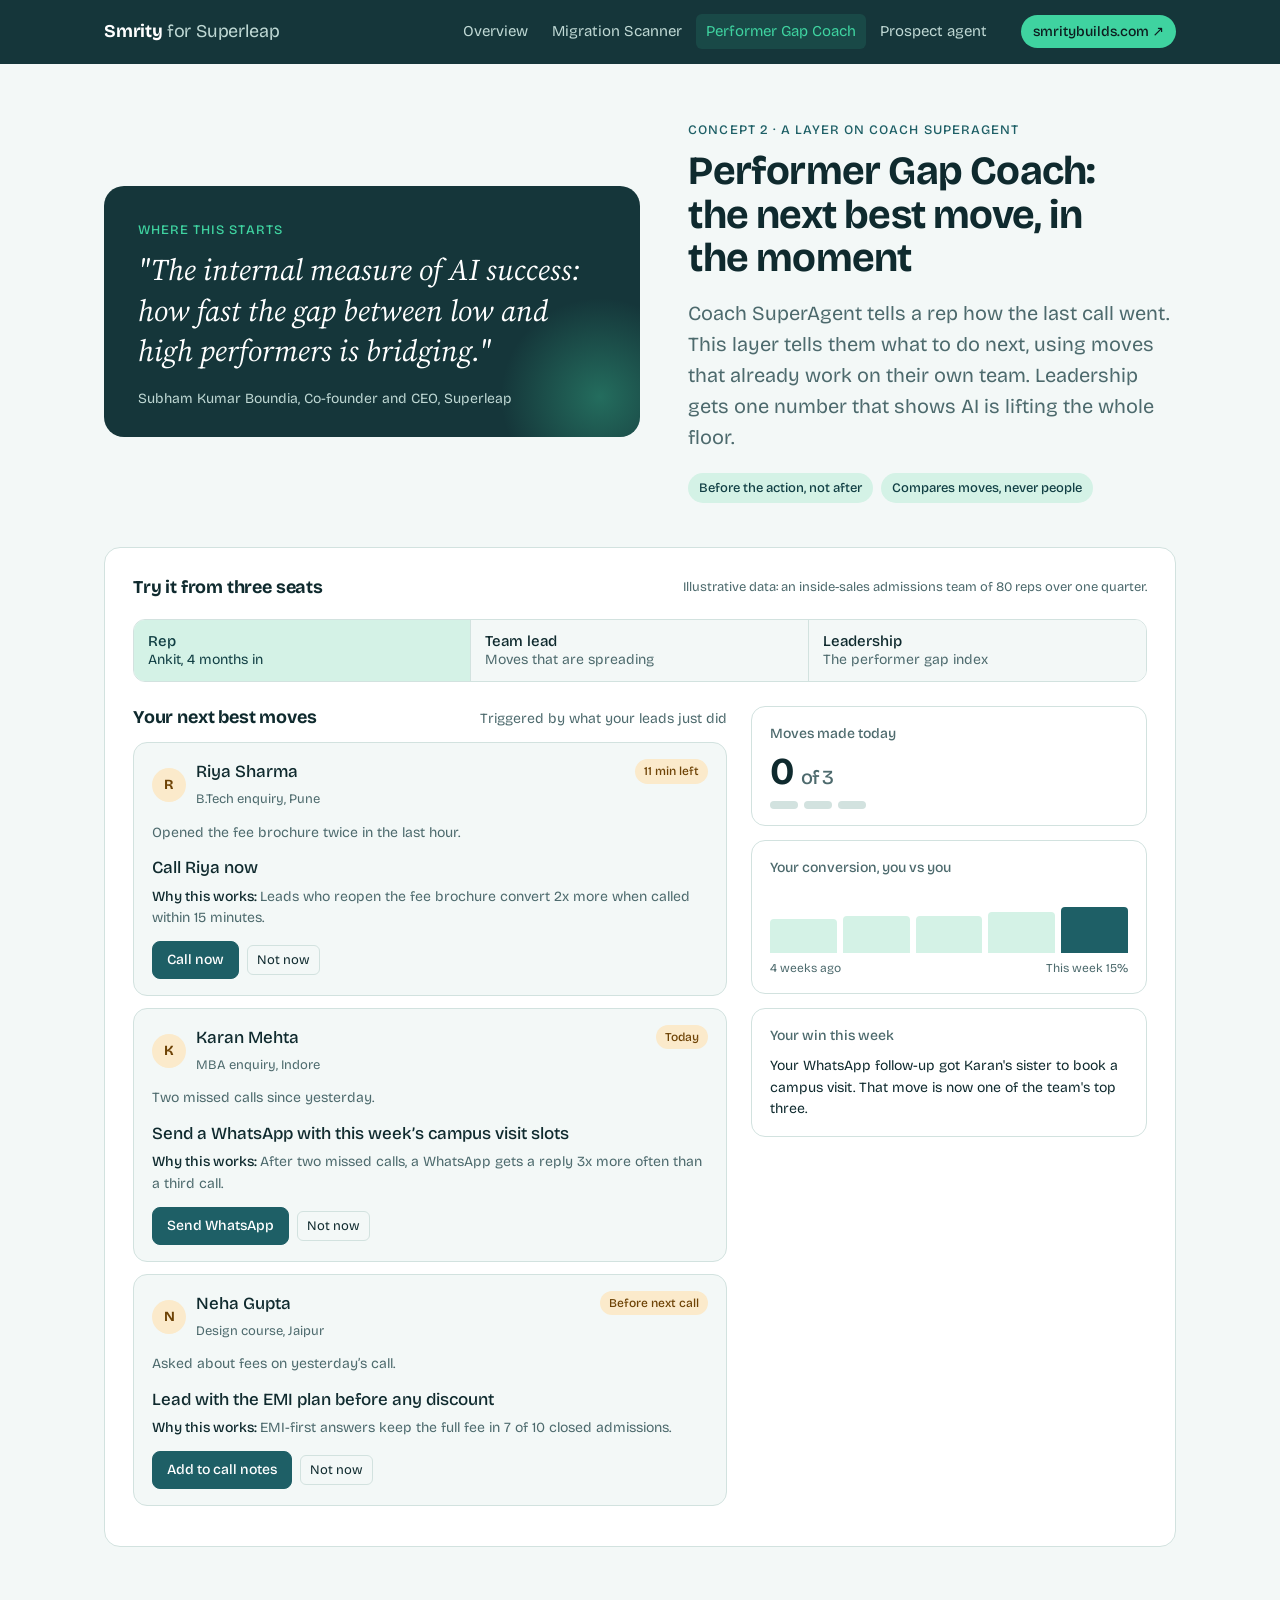
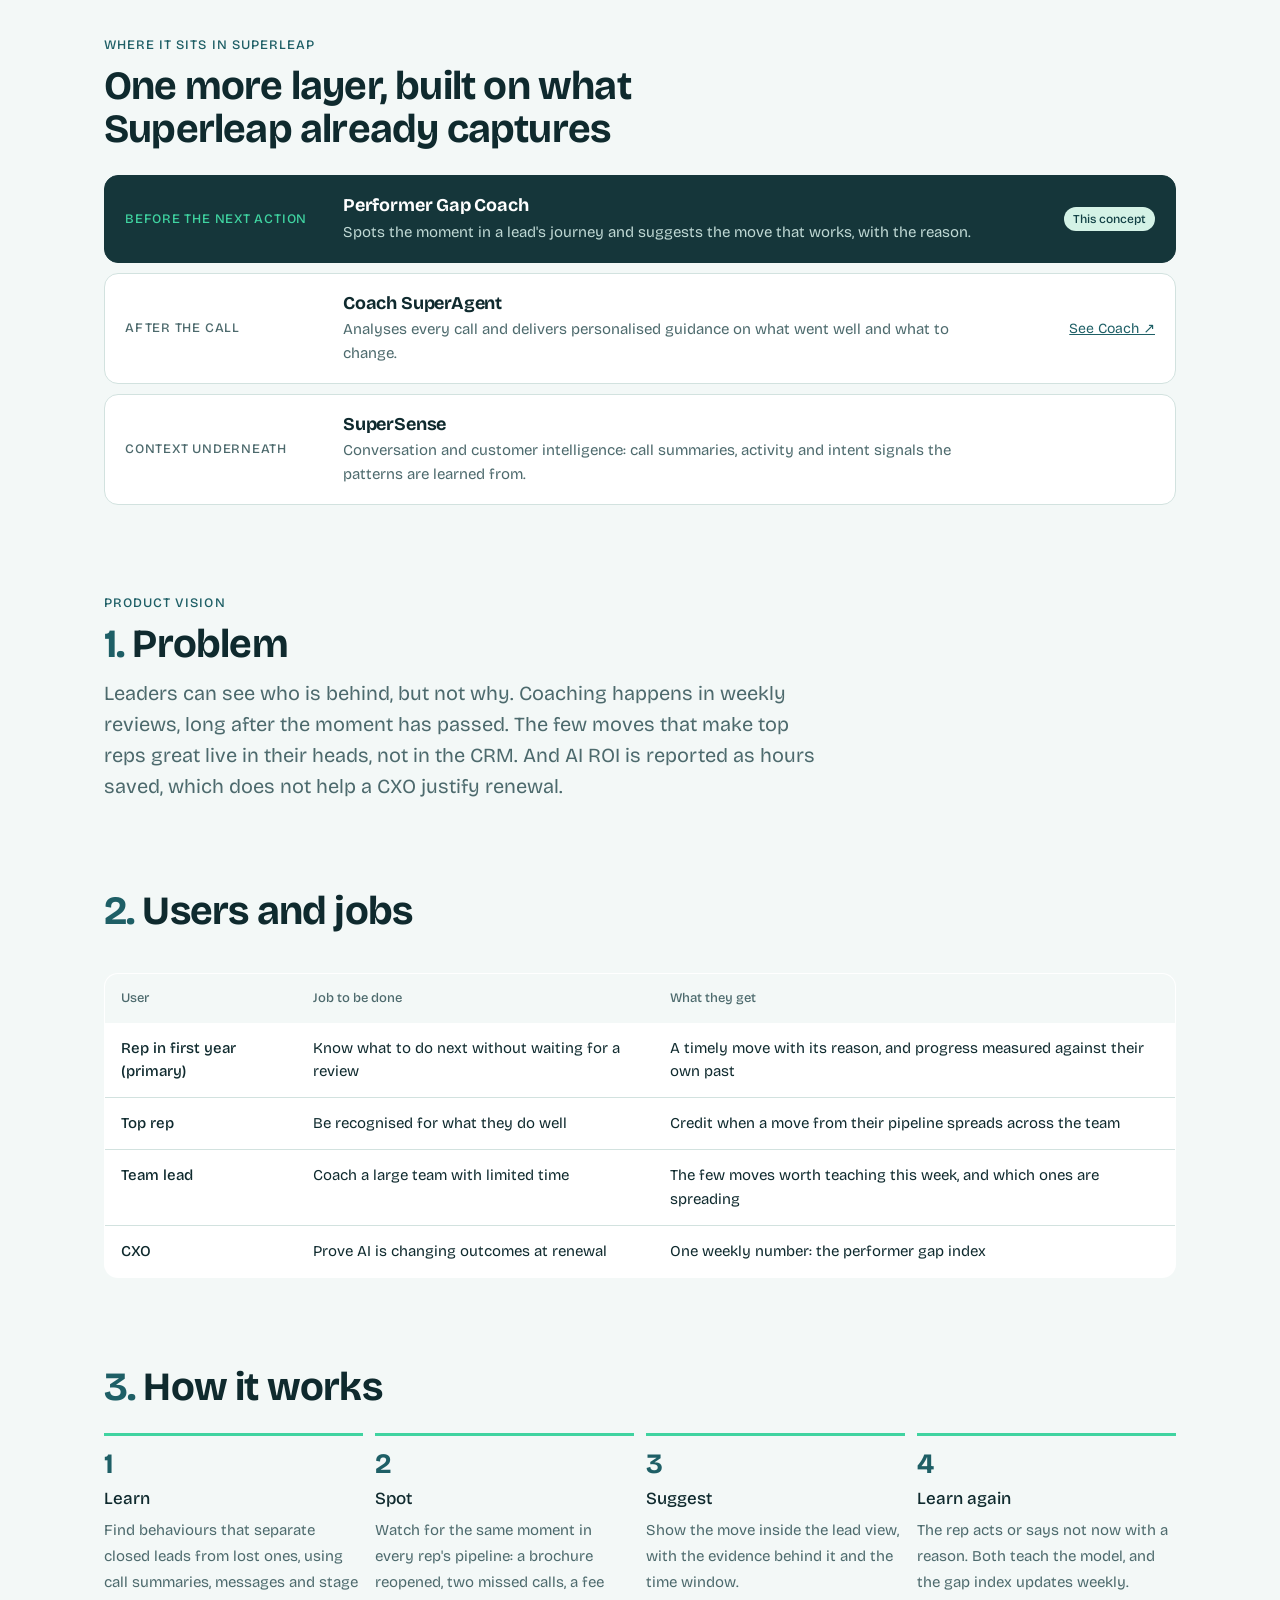
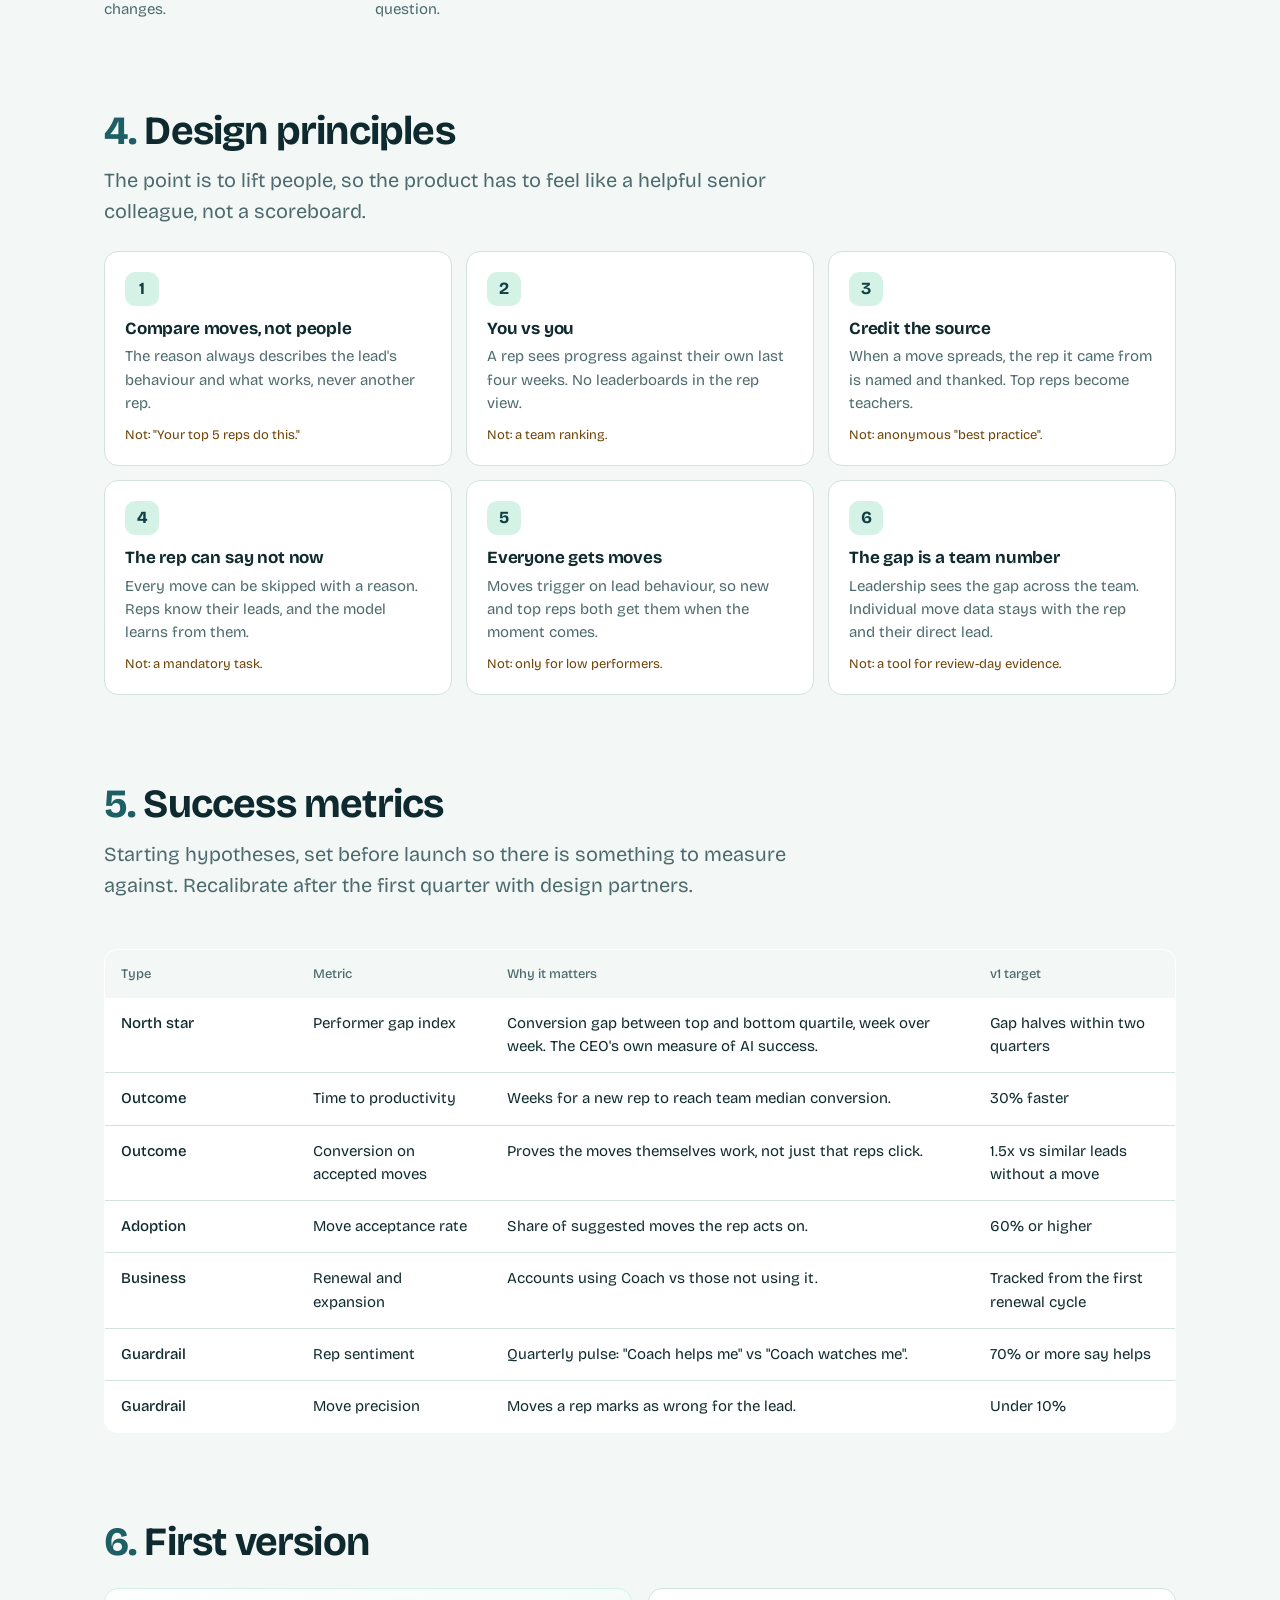
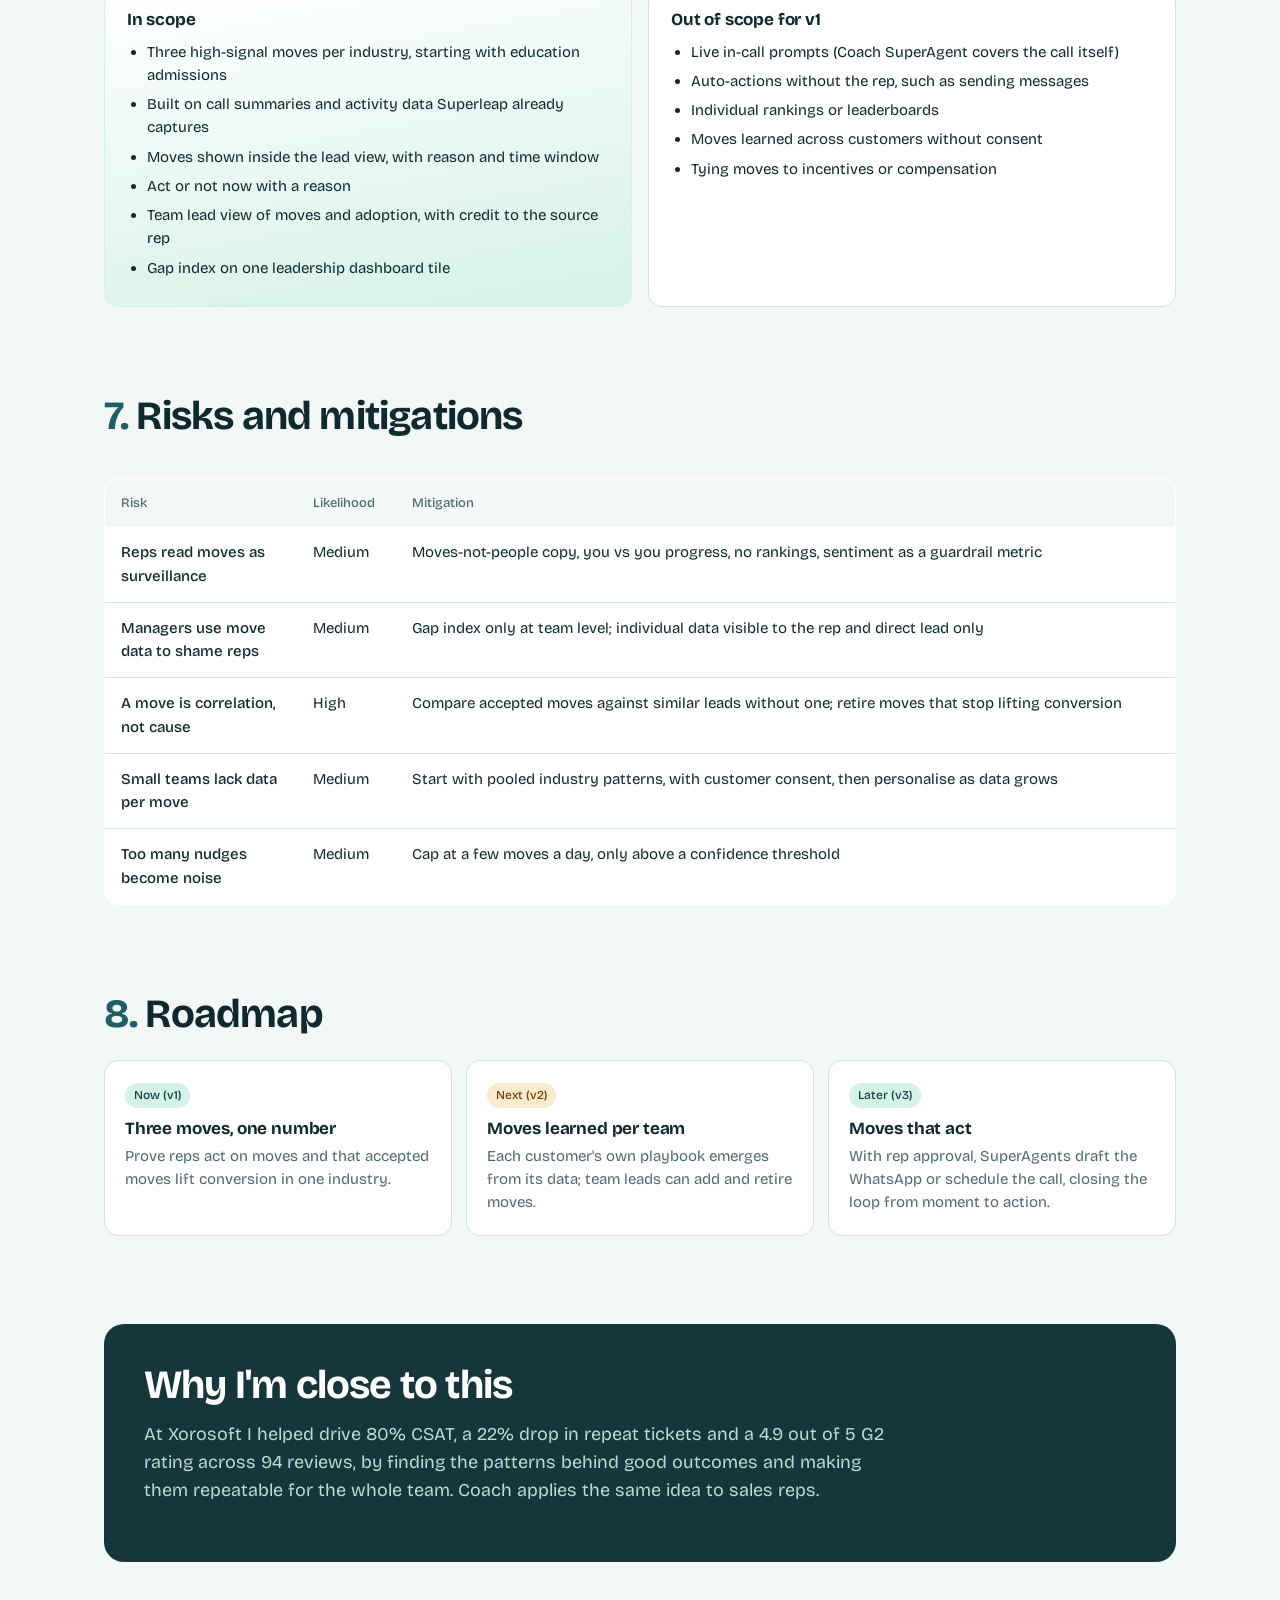
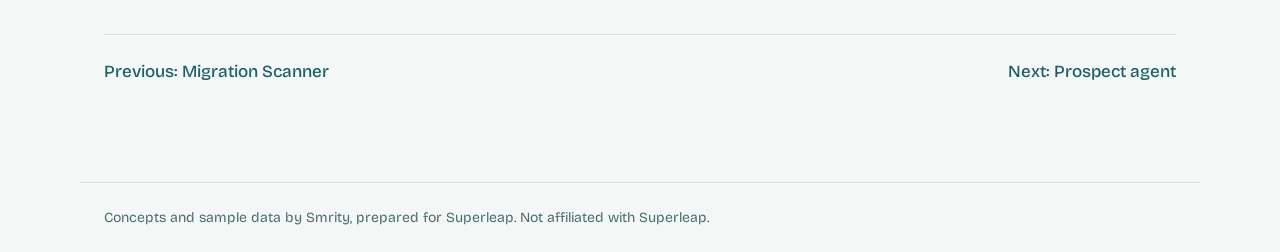
==== commit 8f7ea10b: "Update index.html" ====
--- a/coach/index.html
+++ b/coach/index.html
@@ -161,7 +161,6 @@
       <div class="gc-badges">
         <span class="gc-badge">Before the action, not after</span>
         <span class="gc-badge">Compares moves, never people</span>
-        <span class="gc-badge alt">Prototype with sample data</span>
       </div>
     </div>
   </div>
